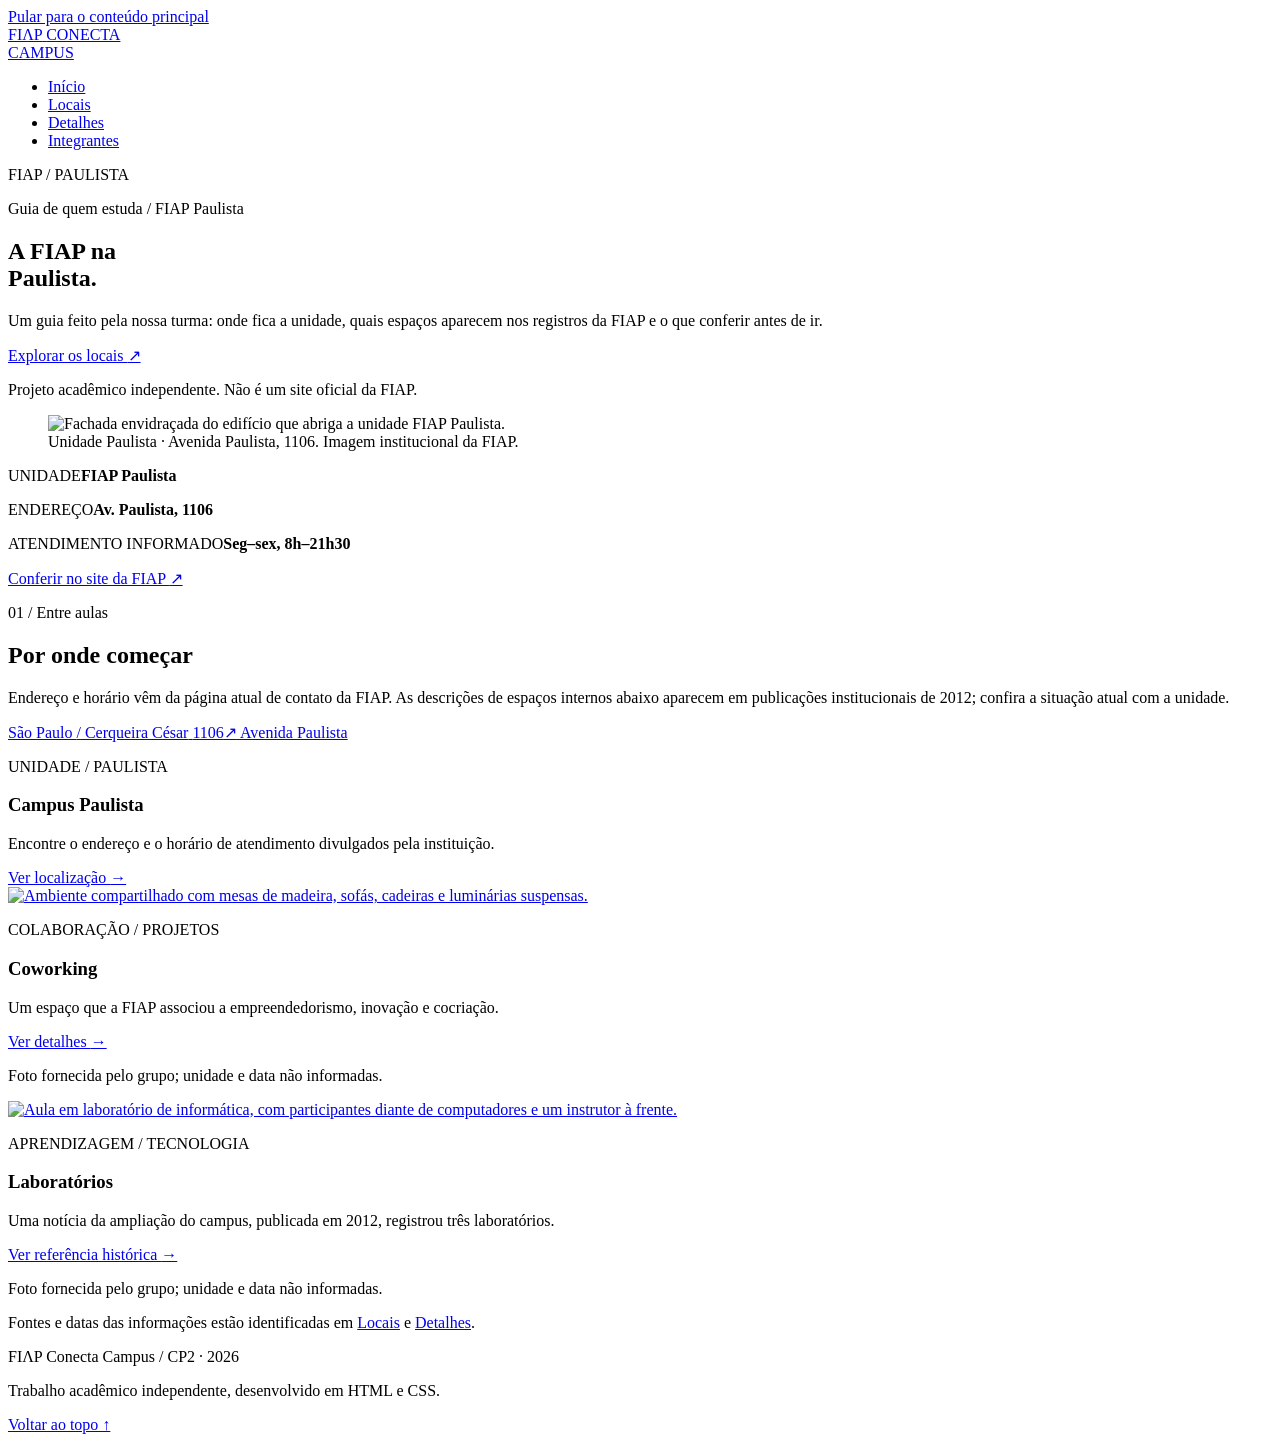
==== index.html @ 5aaaa716 "chore: importa estrutura inicial HTML e CSS Snapshot estático para revisão do grupo; contém as quatr" ====
<!--
INTEGRANTES DO GRUPO
RM574554-ASAFFE GABRIEL
RM576939-GUSTAVO ALMEIDA
RM575893-MOISES ALCIATI
RM576661-CLAUDIO AUGUSTO SILVA DE ASSIS
-->
<!DOCTYPE html>
<html lang="pt-BR">
    <head>
        <meta charset="UTF-8">
        <meta name="viewport" content="width=device-width, initial-scale=1.0">
        <meta name="description" content="Conheça o Conecta Campus FIAP e explore informações sobre a unidade Paulista, seus espaços e serviços.">
        <title>Início | Conecta Campus FIAP</title>
        <link rel="icon" href="img/icone-conecta.svg" type="image/svg+xml">
        <link rel="stylesheet" href="css/style.css">
    </head>
    <body class="page-home">
        <a class="skip-link" href="#principal">Pular para o conteúdo principal</a>
        <header class="site-header" id="topo">
            <div class="container header-content">
                <a class="brand" href="index.html" aria-label="Conecta Campus FIAP — início">
                    <span class="brand-mark" aria-hidden="true">FIΛP</span>
                    <span class="brand-name">CONECTA<br>CAMPUS</span>
                </a>
                <nav aria-label="Navegação principal">
                    <ul class="nav-list">
                        <li><a href="index.html" aria-current="page">Início</a></li>
                        <li><a href="locais.html">Locais</a></li>
                        <li><a href="detalhes.html">Detalhes</a></li>
                        <li><a href="integrantes.html">Integrantes</a></li>
                    </ul>
                </nav>
                <span class="campus-tag">FIAP <span aria-hidden="true">/</span> PAULISTA</span>
            </div>
        </header>

        <main id="principal">
            <section class="hero container" aria-labelledby="titulo-principal">
                <div class="hero-copy">
                    <p class="eyebrow">Guia de quem estuda <span aria-hidden="true">/</span> FIAP Paulista</p>
                    <h1 id="titulo-principal">A FIAP na<br><span>Paulista.</span></h1>
                    <p class="hero-description">Um guia feito pela nossa turma: onde fica a unidade, quais espaços aparecem nos registros da FIAP e o que conferir antes de ir.</p>
                    <a class="button" href="locais.html">Explorar os locais <span aria-hidden="true">↗</span></a>
                    <p class="hero-caption">Projeto acadêmico independente. Não é um site oficial da FIAP.</p>
                </div>
                <figure class="hero-image-frame">
                    <img class="hero-image" src="img/campus-paulista.png" alt="Fachada envidraçada do edifício que abriga a unidade FIAP Paulista.">
                    <figcaption>Unidade Paulista <span aria-hidden="true">·</span> Avenida Paulista, 1106. Imagem institucional da FIAP.</figcaption>
                </figure>
            </section>

            <section class="facts-band" aria-label="Informações da unidade Paulista">
                <div class="container facts-list">
                    <p><span class="fact-label">UNIDADE</span><strong>FIAP Paulista</strong></p>
                    <p><span class="fact-label">ENDEREÇO</span><strong>Av. Paulista, 1106</strong></p>
                    <p><span class="fact-label">ATENDIMENTO INFORMADO</span><strong>Seg–sex, 8h–21h30</strong></p>
                    <a class="text-link" href="https://www.fiap.com.br/graduacao/contato/">Conferir no site da FIAP <span aria-hidden="true">↗</span></a>
                </div>
            </section>

            <section class="section container" aria-labelledby="titulo-destaques">
                <div class="section-heading">
                    <div>
                        <p class="eyebrow">01 <span aria-hidden="true">/</span> Entre aulas</p>
                        <h2 id="titulo-destaques">Por onde começar</h2>
                    </div>
                    <p class="section-intro">Endereço e horário vêm da página atual de contato da FIAP. As descrições de espaços internos abaixo aparecem em publicações institucionais de 2012; confira a situação atual com a unidade.</p>
                </div>

                <div class="place-grid place-grid-home">
                    <article class="place-card">
                        <a class="address-display" href="locais.html#campus-paulista" aria-label="Ver localização da FIAP na Avenida Paulista, 1106">
                            <span class="address-label">São Paulo <span aria-hidden="true">/</span> Cerqueira César</span>
                            <span class="address-number">1106<span class="address-arrow" aria-hidden="true">↗</span></span>
                            <span class="address-street">Avenida Paulista</span>
                        </a>
                        <div class="card-body">
                            <p class="card-kicker">UNIDADE <span aria-hidden="true">/</span> PAULISTA</p>
                            <h3>Campus Paulista</h3>
                            <p>Encontre o endereço e o horário de atendimento divulgados pela instituição.</p>
                            <a class="card-link" href="locais.html#campus-paulista">Ver localização <span aria-hidden="true">→</span></a>
                        </div>
                    </article>
                    <article class="place-card">
                        <a class="card-image-link" href="detalhes.html#coworking" aria-label="Ver detalhes do coworking FIAP Paulista">
                            <img class="card-image" src="img/convivencia-fiap.png" alt="Ambiente compartilhado com mesas de madeira, sofás, cadeiras e luminárias suspensas.">
                        </a>
                        <div class="card-body">
                            <p class="card-kicker">COLABORAÇÃO <span aria-hidden="true">/</span> PROJETOS</p>
                            <h3>Coworking</h3>
                            <p>Um espaço que a FIAP associou a empreendedorismo, inovação e cocriação.</p>
                            <a class="card-link" href="detalhes.html#coworking">Ver detalhes <span aria-hidden="true">→</span></a>
                            <p class="image-credit">Foto fornecida pelo grupo; unidade e data não informadas.</p>
                        </div>
                    </article>
                    <article class="place-card">
                        <a class="card-image-link" href="detalhes.html#laboratorios" aria-label="Ver referências sobre os laboratórios">
                            <img class="card-image" src="img/laboratorio-fiap.webp" alt="Aula em laboratório de informática, com participantes diante de computadores e um instrutor à frente.">
                        </a>
                        <div class="card-body">
                            <p class="card-kicker">APRENDIZAGEM <span aria-hidden="true">/</span> TECNOLOGIA</p>
                            <h3>Laboratórios</h3>
                            <p>Uma notícia da ampliação do campus, publicada em 2012, registrou três laboratórios.</p>
                            <a class="card-link" href="detalhes.html#laboratorios">Ver referência histórica <span aria-hidden="true">→</span></a>
                            <p class="image-credit">Foto fornecida pelo grupo; unidade e data não informadas.</p>
                        </div>
                    </article>
                </div>
                <p class="source-note">Fontes e datas das informações estão identificadas em <a href="locais.html">Locais</a> e <a href="detalhes.html#fontes">Detalhes</a>.</p>
            </section>
        </main>

        <footer class="site-footer">
            <div class="container footer-content">
                <p><span class="footer-brand">FIΛP</span> Conecta Campus <span aria-hidden="true">/</span> CP2 · 2026</p>
                <p>Trabalho acadêmico independente, desenvolvido em HTML e CSS.</p>
                <a href="#topo">Voltar ao topo ↑</a>
            </div>
        </footer>
    </body>
</html>
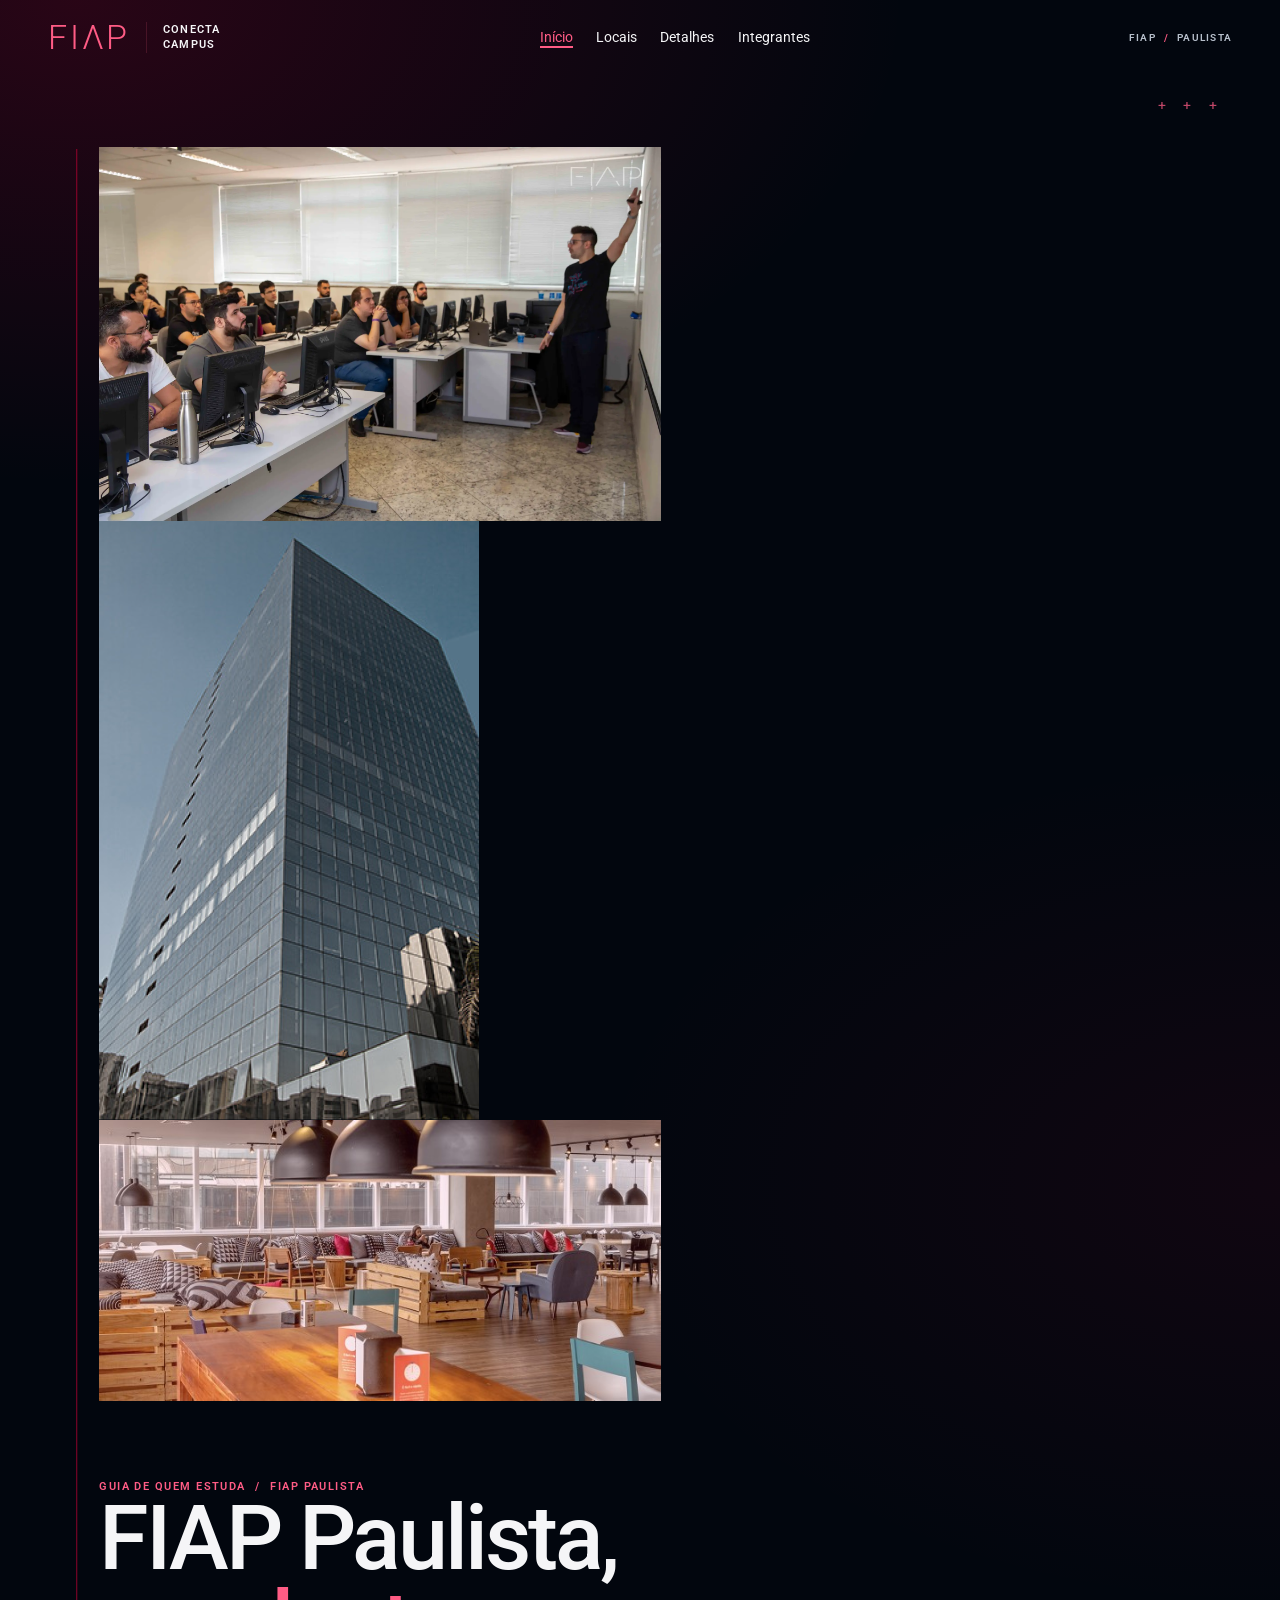
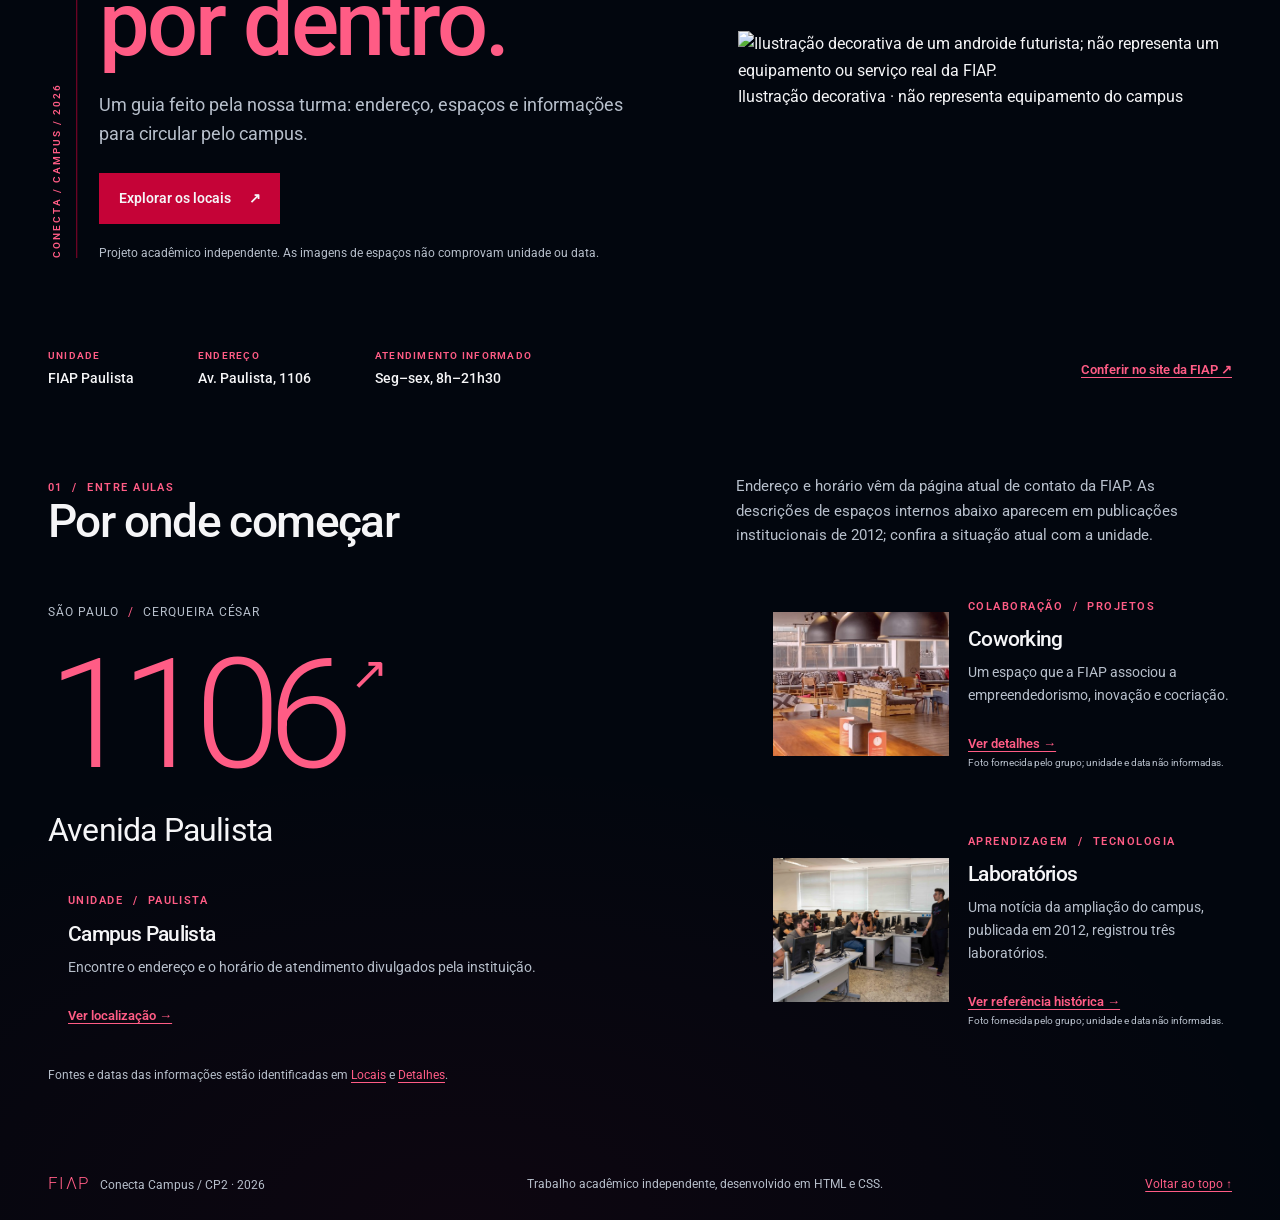
==== commit bf102b45: "feat(home): adiciona mosaico visual à abertura Atualiza a apresentação inicial com três fotos em dif" ====
--- a/index.html
+++ b/index.html
@@ -37,16 +37,22 @@
 
         <main id="principal">
             <section class="hero container" aria-labelledby="titulo-principal">
+                <div class="hero-mosaic" aria-hidden="true">
+                    <img class="hero-panel hero-panel-one" src="img/laboratorio-fiap.webp" alt="">
+                    <img class="hero-panel hero-panel-two" src="img/campus-paulista.png" alt="">
+                    <img class="hero-panel hero-panel-three" src="img/convivencia-fiap.png" alt="">
+                </div>
+                <div class="hero-shade" aria-hidden="true"></div>
                 <div class="hero-copy">
                     <p class="eyebrow">Guia de quem estuda <span aria-hidden="true">/</span> FIAP Paulista</p>
-                    <h1 id="titulo-principal">A FIAP na<br><span>Paulista.</span></h1>
-                    <p class="hero-description">Um guia feito pela nossa turma: onde fica a unidade, quais espaços aparecem nos registros da FIAP e o que conferir antes de ir.</p>
+                    <h1 id="titulo-principal">FIAP Paulista,<br><span>por dentro.</span></h1>
+                    <p class="hero-description">Um guia feito pela nossa turma: endereço, espaços e informações para circular pelo campus.</p>
                     <a class="button" href="locais.html">Explorar os locais <span aria-hidden="true">↗</span></a>
-                    <p class="hero-caption">Projeto acadêmico independente. Não é um site oficial da FIAP.</p>
+                    <p class="hero-caption">Projeto acadêmico independente. As imagens de espaços não comprovam unidade ou data.</p>
                 </div>
-                <figure class="hero-image-frame">
-                    <img class="hero-image" src="img/campus-paulista.png" alt="Fachada envidraçada do edifício que abriga a unidade FIAP Paulista.">
-                    <figcaption>Unidade Paulista <span aria-hidden="true">·</span> Avenida Paulista, 1106. Imagem institucional da FIAP.</figcaption>
+                <figure class="hero-android">
+                    <img class="android-image" src="img/android-futurista.png" alt="Ilustração decorativa de um androide futurista; não representa um equipamento ou serviço real da FIAP.">
+                    <figcaption>Ilustração decorativa <span aria-hidden="true">·</span> não representa equipamento do campus</figcaption>
                 </figure>
             </section>
 
--- a/css/style.css
+++ b/css/style.css
@@ -0,0 +1,936 @@
+/*
+INTEGRANTES DO GRUPO
+RM574554-ASAFFE GABRIEL
+RM576939-GUSTAVO ALMEIDA
+RM575893-MOISES ALCIATI
+RM576661-CLAUDIO AUGUSTO SILVA DE ASSIS
+*/
+/* RESET E BASE */
+*, *::before, *::after {
+    box-sizing: border-box;
+}
+* {
+    margin: 0;
+    padding: 0;
+}
+@font-face {
+    font-family: "Roboto";
+    src: url("../fonts/roboto-variable.ttf") format("truetype");
+    font-style: normal;
+    font-weight: 100 900;
+    font-display: swap;
+}
+:root {
+    --color-background: #02060e;
+    --color-surface: rgba(11, 17, 27, 0.22);
+    --color-accent: #c50337;
+    --color-link: #ff5c85;
+    --color-text: #f5f5f7;
+    --color-muted: #b7bfcb;
+    --color-border: rgba(255, 92, 133, 0.16);
+    --font-display: "Geomanist", "Roboto", Arial, sans-serif;
+    --font-body: "Roboto", Arial, sans-serif;
+    --container-width: 74rem;
+    --transition-speed: 160ms;
+}
+html {
+    font-family: var(--font-body);
+    font-size: 16px;
+    line-height: 1.65;
+    color-scheme: dark;
+    scroll-behavior: smooth;
+    scroll-padding-top: 2rem;
+}
+body {
+    min-width: 320px;
+    background-color: var(--color-background);
+    background-image: radial-gradient(ellipse 72rem 42rem at 6% 0%, rgba(197, 3, 55, 0.2), transparent 72%), radial-gradient(ellipse 58rem 36rem at 100% 42%, rgba(197, 3, 55, 0.075), transparent 74%), radial-gradient(ellipse 70rem 38rem at 36% 100%, rgba(197, 3, 55, 0.06), transparent 76%);
+    color: var(--color-text);
+}
+img, svg {
+    display: block;
+    max-width: 100%;
+}
+h1, h2, h3 {
+    font-family: var(--font-display);
+    font-weight: 500;
+    line-height: 1.08;
+    letter-spacing: -0.035em;
+}
+h1 {
+    max-width: 13ch;
+    font-size: clamp(2.7rem, 6.2vw, 5.6rem);
+}
+h2 {
+    font-size: clamp(2rem, 3.6vw, 3.25rem);
+}
+h3 {
+    font-size: 1.45rem;
+}
+a {
+    color: var(--color-link);
+    text-decoration-thickness: 1px;
+    text-underline-offset: 0.25em;
+}
+a:hover {
+    text-decoration-thickness: 2px;
+}
+a:focus-visible, button:focus-visible {
+    outline: 3px solid var(--color-text);
+    outline-offset: 5px;
+    border-radius: 2px;
+}
+h1 span, h2 span {
+    color: var(--color-link);
+}
+.container {
+    width: calc(100% - 3rem);
+    max-width: var(--container-width);
+    margin-inline: auto;
+}
+.skip-link {
+    position: absolute;
+    top: -6rem;
+    left: 1rem;
+    padding: 0.75rem 1rem;
+    background: var(--color-text);
+    color: var(--color-background);
+    font-weight: 700;
+}
+.skip-link:focus {
+    top: 1rem;
+}
+/* CABEÇALHO, RODAPÉ E COMPONENTES */
+.site-header, .site-footer, .facts-band {
+    border: 0;
+    background: transparent;
+}
+.header-content, .footer-content {
+    display: flex;
+    flex-wrap: wrap;
+    align-items: center;
+    justify-content: space-between;
+}
+.header-content {
+    gap: 1.25rem 2rem;
+    padding-block: 1.25rem;
+}
+.brand {
+    display: inline-flex;
+    align-items: center;
+    gap: 1rem;
+    color: var(--color-text);
+    text-decoration: none;
+}
+.brand-mark, .footer-brand {
+    color: var(--color-link);
+    font-family: var(--font-body);
+    font-weight: 300;
+    letter-spacing: 0.08em;
+}
+.brand-mark {
+    font-size: 2.15rem;
+    line-height: 1;
+}
+.brand-name {
+    padding-left: 1rem;
+    border-left: 1px solid var(--color-border);
+    font-size: 0.7rem;
+    font-weight: 600;
+    letter-spacing: 0.11em;
+    line-height: 1.35;
+}
+.nav-list {
+    display: flex;
+    flex-wrap: wrap;
+    gap: 0.5rem 1.45rem;
+    list-style: none;
+}
+.nav-list a {
+    display: inline-block;
+    padding-block: 0.35rem;
+    color: var(--color-text);
+    font-family: var(--font-display);
+    font-size: 0.9rem;
+    text-decoration: none;
+    transition: color var(--transition-speed) ease;
+}
+.nav-list a:hover, .nav-list a[aria-current="page"] {
+    color: var(--color-link);
+    text-decoration: underline;
+}
+.nav-list a[aria-current="page"] {
+    text-decoration-thickness: 2px;
+}
+.campus-tag {
+    color: var(--color-muted);
+    font-size: 0.65rem;
+    font-weight: 600;
+    letter-spacing: 0.12em;
+}
+.campus-tag span, .eyebrow span, .card-kicker span, .address-label span {
+    padding-inline: 0.45em;
+    color: var(--color-link);
+}
+.eyebrow, .card-kicker, .fact-label {
+    color: var(--color-link);
+    font-size: 0.7rem;
+    font-weight: 600;
+    letter-spacing: 0.13em;
+    text-transform: uppercase;
+}
+.button {
+    display: inline-flex;
+    align-items: center;
+    justify-content: space-between;
+    gap: 1.15rem;
+    margin-top: 1.5rem;
+    padding: 0.8rem 1.15rem;
+    border: 1px solid var(--color-accent);
+    background: var(--color-accent);
+    color: var(--color-text);
+    font-size: 0.9rem;
+    font-weight: 600;
+    text-decoration: none;
+    transition: transform var(--transition-speed) ease, background-color var(--transition-speed) ease;
+}
+.button:hover {
+    transform: translateY(-2px);
+    background: #a8022e;
+    text-decoration: underline;
+}
+.button-outline {
+    border-color: var(--color-link);
+    background: transparent;
+}
+.text-link, .card-link {
+    display: inline-block;
+    font-weight: 600;
+}
+.image-credit, .source-note {
+    color: var(--color-muted);
+    font-size: 0.65rem;
+    line-height: 1.45;
+}
+.source-note {
+    margin-top: 1.2rem;
+    font-size: 0.78rem;
+}
+.section {
+    padding-block: 4rem;
+}
+.section-heading {
+    display: flex;
+    flex-wrap: wrap;
+    align-items: flex-end;
+    justify-content: space-between;
+    gap: 1.5rem 3rem;
+    margin-bottom: 2rem;
+}
+.section-heading h2 {
+    max-width: 16ch;
+}
+.section-intro {
+    max-width: 31rem;
+    color: var(--color-muted);
+    font-size: 0.92rem;
+}
+.compact-heading {
+    align-items: flex-start;
+}
+.compact-heading h2 {
+    font-size: 2rem;
+}
+.footer-content {
+    gap: 0.8rem 1.5rem;
+    padding-block: 1.4rem;
+    color: var(--color-muted);
+    font-size: 0.72rem;
+}
+.footer-brand {
+    margin-right: 0.45rem;
+    font-size: 1.05rem;
+}
+/* PÁGINA INÍCIO */
+.page-home .hero {
+    position: relative;
+    display: grid;
+    grid-template-columns: minmax(0, 1fr) minmax(18rem, 0.88fr);
+    gap: clamp(2.5rem, 6vw, 5.5rem);
+    align-items: center;
+    padding: 4.5rem 0 4rem 3.2rem;
+}
+.page-home .hero::before {
+    content: "CONECTA / CAMPUS / 2026";
+    position: absolute;
+    top: 4.6rem;
+    bottom: 4.4rem;
+    left: 0;
+    display: flex;
+    align-items: center;
+    padding-left: 0.65rem;
+    border-left: 1px solid rgba(197, 3, 55, 0.72);
+    color: var(--color-link);
+    font-size: 0.62rem;
+    font-weight: 600;
+    letter-spacing: 0.2em;
+    line-height: 1.8;
+    writing-mode: vertical-rl;
+    transform: rotate(180deg);
+}
+.page-home .hero::after {
+    content: "+  +  +";
+    position: absolute;
+    top: 1.2rem;
+    right: 0.5rem;
+    color: rgba(255, 92, 133, 0.75);
+    font-size: 0.9rem;
+    letter-spacing: 0.5em;
+}
+.hero-copy {
+    animation: rise-in 320ms ease-out both;
+}
+.page-home .hero h1 {
+    max-width: 14ch;
+    font-size: clamp(3.2rem, 7vw, 6.6rem);
+    line-height: 0.96;
+}
+.hero-description {
+    max-width: 35rem;
+    margin-top: 1.4rem;
+    color: var(--color-muted);
+    font-size: 1.1rem;
+}
+.hero-caption {
+    margin-top: 1.2rem;
+    color: var(--color-muted);
+    font-size: 0.78rem;
+}
+.page-home .hero-image-frame {
+    position: relative;
+}
+.page-home .hero-image-frame::before {
+    content: "";
+    position: absolute;
+    z-index: -1;
+    inset: -1rem -1rem 18% 18%;
+    background: radial-gradient(ellipse at 55% 48%, rgba(197, 3, 55, 0.22), transparent 72%);
+}
+.hero-image {
+    width: 100%;
+    max-height: 32rem;
+    object-fit: cover;
+    object-position: center 35%;
+    box-shadow: 0 1.2rem 3.5rem rgba(197, 3, 55, 0.11);
+}
+.hero-image-frame figcaption {
+    color: var(--color-muted);
+    font-size: 0.72rem;
+}
+.page-home .hero-image-frame figcaption {
+    margin-top: 0.7rem;
+    padding: 0.45rem 0 0.1rem 0.8rem;
+    border-left: 2px solid var(--color-accent);
+}
+.facts-list {
+    display: flex;
+    flex-wrap: wrap;
+    align-items: center;
+    justify-content: flex-start;
+    gap: clamp(1.4rem, 5vw, 5rem);
+    padding-block: 1.25rem;
+}
+.facts-list p {
+    display: flex;
+    flex-direction: column;
+    gap: 0.2rem;
+}
+.fact-label {
+    font-size: 0.6rem;
+}
+.facts-list strong {
+    font-size: 0.88rem;
+    font-weight: 500;
+}
+.page-home .facts-list .text-link {
+    margin-left: auto;
+    font-size: 0.8rem;
+}
+.place-grid-home {
+    display: grid;
+    grid-template-columns: minmax(0, 1.18fr) minmax(20rem, 0.82fr);
+    grid-template-rows: repeat(2, minmax(10rem, auto));
+    gap: 1.6rem clamp(2rem, 5vw, 4.5rem);
+    align-items: center;
+}
+.place-grid-home .place-card {
+    overflow: visible;
+    border: 0;
+    background: transparent;
+}
+.place-grid-home .place-card:first-child {
+    grid-column: 1;
+    grid-row: 1 / span 2;
+}
+.place-grid-home .place-card:not(:first-child) {
+    display: grid;
+    grid-template-columns: minmax(8rem, 0.8fr) minmax(0, 1.2fr);
+    gap: 1.2rem;
+    align-items: center;
+}
+.place-grid-home .place-card:nth-child(2) {
+    grid-column: 2;
+    grid-row: 1;
+}
+.place-grid-home .place-card:nth-child(3) {
+    grid-column: 2;
+    grid-row: 2;
+}
+.place-grid-home .place-card:not(:first-child) .card-image-link {
+    grid-column: 1;
+    grid-row: 1;
+}
+.place-grid-home .place-card:not(:first-child) .card-body {
+    grid-column: 2;
+    grid-row: 1;
+    padding: 0;
+}
+.address-display {
+    display: block;
+    padding: 1.5rem 0 1rem;
+    color: var(--color-text);
+    text-decoration: none;
+}
+.address-label {
+    display: block;
+    margin-bottom: 1.5rem;
+    color: var(--color-muted);
+    font-size: 0.72rem;
+    letter-spacing: 0.08em;
+    text-transform: uppercase;
+}
+.address-number {
+    display: flex;
+    align-items: flex-start;
+    gap: 0.5rem;
+    color: var(--color-link);
+    font-size: clamp(5.5rem, 12vw, 10.5rem);
+    font-weight: 300;
+    letter-spacing: -0.075em;
+    line-height: 0.9;
+}
+.address-arrow {
+    padding-top: 0.15em;
+    font-size: 0.3em;
+    letter-spacing: normal;
+}
+.address-street {
+    display: block;
+    margin-top: 1.2rem;
+    font-size: clamp(1.4rem, 2.8vw, 2rem);
+    font-weight: 400;
+    letter-spacing: -0.025em;
+}
+.address-display:hover .address-street {
+    text-decoration: underline;
+    text-underline-offset: 0.2em;
+}
+/* LOCAIS */
+.card-image-link {
+    display: block;
+}
+.card-image {
+    width: 100%;
+    height: 9rem;
+    object-fit: cover;
+}
+.card-figure .image-credit {
+    padding: 0.4rem 0.85rem 0.6rem;
+}
+.card-body {
+    display: flex;
+    flex-direction: column;
+    align-items: flex-start;
+    padding: 1.25rem;
+}
+.card-body .card-kicker {
+    margin-bottom: 0.75rem;
+}
+.card-body h2, .card-body h3 {
+    margin-bottom: 0.65rem;
+    font-size: 1.3rem;
+}
+.card-body > p:not(.card-kicker):not(.image-credit) {
+    margin-bottom: 1rem;
+    color: var(--color-muted);
+    font-size: 0.87rem;
+}
+.card-link {
+    margin-top: auto;
+    padding-top: 0.65rem;
+    font-size: 0.82rem;
+}
+.page-intro {
+    padding-block: 4rem 2.25rem;
+}
+.page-intro .lead {
+    max-width: 48rem;
+    margin-top: 1.3rem;
+    color: var(--color-muted);
+    font-size: 1.05rem;
+}
+.page-intro .button {
+    margin-top: 1.25rem;
+}
+.page-locations .page-intro, .page-details .page-intro {
+    display: grid;
+    grid-template-columns: minmax(0, 1fr) minmax(0, 0.95fr);
+    gap: 1rem 4rem;
+    padding-block: 3rem 1.5rem;
+}
+.page-locations .page-intro .eyebrow, .page-details .page-intro .eyebrow {
+    grid-column: 1 / -1;
+    margin-bottom: 0.2rem;
+}
+.page-locations .page-intro h1, .page-details .page-intro h1, .page-team .page-intro h1 {
+    max-width: 20ch;
+    font-size: clamp(2.5rem, 4vw, 3.7rem);
+}
+.page-locations .page-intro .lead, .page-details .page-intro .lead {
+    align-self: center;
+    margin-top: 0;
+    font-size: 1rem;
+}
+.page-locations .page-intro .button {
+    grid-column: 2;
+    justify-self: start;
+    margin-top: 0.2rem;
+}
+.page-team .page-intro {
+    padding-block: 3rem 0.5rem;
+}
+.detail-list {
+    display: grid;
+    gap: 0.7rem;
+    width: 100%;
+    margin-block: 1rem 1.2rem;
+    font-size: 0.82rem;
+}
+.detail-list div {
+    padding-top: 0.65rem;
+    border-top: 1px solid var(--color-border);
+}
+.detail-list dt {
+    color: var(--color-link);
+    font-size: 0.65rem;
+    font-weight: 600;
+    letter-spacing: 0.07em;
+    text-transform: uppercase;
+}
+.detail-list dd {
+    margin-top: 0.15rem;
+    color: var(--color-muted);
+}
+.page-locations .place-grid {
+    display: flex;
+    flex-direction: column;
+    gap: 0;
+    counter-reset: campus-place;
+}
+.page-locations .place-card {
+    display: grid;
+    grid-template-columns: 4.5rem minmax(17rem, 0.9fr) minmax(0, 1.1fr);
+    align-items: center;
+    gap: clamp(1.2rem, 3vw, 2.8rem);
+    overflow: visible;
+    padding-block: 1.8rem;
+    border: 0;
+    background: transparent;
+}
+.page-locations .place-card::before {
+    counter-increment: campus-place;
+    content: "0" counter(campus-place);
+    align-self: start;
+    padding-top: 0.3rem;
+    color: var(--color-link);
+    font-family: var(--font-display);
+    font-size: clamp(2rem, 4vw, 3.2rem);
+    font-weight: 300;
+    line-height: 1;
+}
+.page-locations .card-figure {
+    grid-column: 2;
+    grid-row: 1;
+}
+.page-locations .card-image {
+    height: 15rem;
+}
+.page-locations .card-body {
+    grid-column: 3;
+    grid-row: 1;
+    padding: 0;
+}
+.page-locations .place-card:nth-child(even) .card-figure {
+    grid-column: 3;
+}
+.page-locations .place-card:nth-child(even) .card-body {
+    grid-column: 2;
+}
+.page-locations .detail-list {
+    gap: 0.9rem;
+}
+.page-locations .detail-list div {
+    padding-top: 0.4rem;
+    border-top: 0;
+}
+/* DETALHES */
+.detail-index {
+    display: flex;
+    flex-wrap: wrap;
+    align-items: baseline;
+    gap: 0.7rem 2rem;
+    padding-block: 0.7rem 0;
+}
+.index-label {
+    color: var(--color-muted);
+    font-size: 0.7rem;
+    font-weight: 500;
+    letter-spacing: 0.08em;
+    text-transform: uppercase;
+}
+.detail-index ul {
+    display: flex;
+    flex-wrap: wrap;
+    gap: 0.6rem 1.4rem;
+    list-style: none;
+}
+.detail-index a {
+    font-size: 0.85rem;
+    text-decoration: none;
+}
+.detail-index + .detail-feature {
+    padding-top: 2.5rem;
+}
+.detail-feature, .detail-row {
+    display: grid;
+    grid-template-columns: minmax(0, 1.1fr) minmax(0, 1fr);
+    gap: 2rem 4rem;
+    align-items: start;
+}
+.detail-image {
+    width: 100%;
+    height: auto;
+}
+.detail-image-frame .image-credit {
+    padding: 0.7rem 0 0.1rem;
+}
+.detail-copy > p:not(.card-kicker) {
+    margin-top: 1rem;
+    color: var(--color-muted);
+}
+.detail-copy h2 {
+    font-size: clamp(1.7rem, 2.6vw, 2.3rem);
+}
+.detail-copy h3 {
+    margin-block: 1.25rem 0.65rem;
+    font-size: 1.15rem;
+}
+.detail-row h2 {
+    margin-bottom: 1rem;
+}
+.detail-row p:not(.eyebrow) {
+    margin-block: 0.8rem;
+    color: var(--color-muted);
+}
+.detail-space-photo {
+    width: 100%;
+    height: auto;
+    border: 1px solid var(--color-border);
+}
+.detail-row figure .image-credit {
+    padding-top: 0.55rem;
+}
+.check-list {
+    padding-left: 1.3rem;
+    color: var(--color-muted);
+}
+.check-list li + li {
+    margin-top: 0.3rem;
+}
+.accessibility-section {
+    background: transparent;
+}
+.accessibility-content {
+    display: grid;
+    grid-template-columns: minmax(0, 1.7fr) minmax(15rem, 0.8fr);
+    gap: 2.5rem;
+    align-items: center;
+}
+.accessibility-content h2 {
+    max-width: 18ch;
+    margin-bottom: 1rem;
+}
+.accessibility-content > div > p:not(.eyebrow) {
+    margin-block: 0.8rem;
+    color: var(--color-muted);
+}
+.link-row {
+    display: flex;
+    flex-wrap: wrap;
+    align-items: center;
+    gap: 1rem;
+}
+.link-row .button, .link-row .text-link {
+    margin-top: 0.6rem;
+}
+.access-note, .source-panel {
+    background: transparent;
+}
+.access-note {
+    padding: 1.5rem;
+}
+.access-note h3 {
+    margin-bottom: 0.75rem;
+}
+.access-note address, .access-note > p:not(.card-kicker) {
+    margin-bottom: 0.8rem;
+    color: var(--color-muted);
+    font-size: 0.85rem;
+    font-style: normal;
+}
+.source-panel {
+    padding: 1.7rem;
+}
+.source-list {
+    padding-left: 1.2rem;
+    color: var(--color-muted);
+    font-size: 0.82rem;
+}
+.return-link-wrap {
+    padding-bottom: 3rem;
+}
+/* INTEGRANTES */
+.page-team .team-grid {
+    display: flex;
+    flex-direction: column;
+    gap: 0;
+    counter-reset: team-member;
+}
+.page-team .member-card {
+    display: grid;
+    grid-template-columns: 3.2rem minmax(10rem, 15rem) minmax(0, 1fr);
+    gap: clamp(1rem, 2.5vw, 2rem);
+    align-items: center;
+    padding-block: 1.4rem;
+}
+.page-team .member-card::before {
+    counter-increment: team-member;
+    content: "0" counter(team-member);
+    align-self: start;
+    padding-top: 0.35rem;
+    color: var(--color-link);
+    font-family: var(--font-display);
+    font-size: 2.4rem;
+    font-weight: 300;
+    line-height: 1;
+}
+.member-photo {
+    width: 100%;
+    height: 13rem;
+    aspect-ratio: 4 / 5;
+    background: transparent;
+    object-fit: contain;
+    object-position: center 35%;
+}
+.member-figure figcaption {
+    padding: 0.45rem 0.2rem 0.6rem;
+    color: var(--color-muted);
+    font-size: 0.68rem;
+    line-height: 1.45;
+}
+.member-body {
+    display: grid;
+    grid-template-columns: minmax(0, 1fr) minmax(14rem, 0.8fr);
+    column-gap: 2rem;
+    align-items: end;
+}
+.member-body .card-kicker, .member-body h2, .member-role {
+    grid-column: 1;
+}
+.member-body h2 {
+    margin-bottom: 0.3rem;
+    font-size: clamp(1.5rem, 2.3vw, 2.15rem);
+}
+.member-role {
+    margin-bottom: 0;
+    color: var(--color-muted);
+    font-size: 0.87rem;
+}
+.member-links {
+    display: flex;
+    flex-wrap: wrap;
+    justify-content: flex-end;
+    grid-column: 2;
+    grid-row: 1 / span 3;
+    gap: 0.4rem 1.2rem;
+    list-style: none;
+}
+.member-social-link {
+    display: flex;
+    align-items: center;
+    justify-content: space-between;
+    gap: 0.5rem;
+    color: var(--color-link);
+    font-size: 0.78rem;
+    font-weight: 600;
+    text-decoration: underline;
+    text-underline-offset: 0.25em;
+}
+.member-social-link:hover {
+    color: var(--color-text);
+    text-decoration-thickness: 2px;
+}
+.member-social-link span {
+    color: var(--color-text);
+}
+.team-note {
+    max-width: 47rem;
+    margin: 2rem 0 0 auto;
+    padding: 0.2rem 0 0.2rem 1rem;
+    border-left: 2px solid rgba(197, 3, 55, 0.52);
+    background: linear-gradient(105deg, rgba(197, 3, 55, 0.09), rgba(11, 17, 27, 0.14) 72%, transparent);
+}
+.team-note h2 {
+    margin-bottom: 0.6rem;
+    font-size: 1.4rem;
+}
+.team-note p {
+    color: var(--color-muted);
+    font-size: 0.9rem;
+}
+.team-note .text-link {
+    margin-top: 0.8rem;
+}
+/* RESPONSIVO — UMA ÚNICA SEÇÃO ATÉ 52REM */
+@media (max-width: 52rem) {
+    .container {
+        width: calc(100% - 2rem);
+    }
+    .page-home .hero {
+        grid-template-columns: 1fr;
+        gap: 1.8rem;
+        padding: 3rem 0 2.5rem;
+    }
+    .page-home .hero::before {
+        position: static;
+        display: block;
+        margin-bottom: 0.2rem;
+        padding: 0.4rem 0 0;
+        border: 0;
+        line-height: 1.2;
+        writing-mode: horizontal-tb;
+        transform: none;
+    }
+    .page-home .hero h1 {
+        font-size: clamp(3rem, 13vw, 4.4rem);
+    }
+    .page-home .facts-list {
+        gap: 1rem 1.6rem;
+    }
+    .page-home .facts-list .text-link {
+        margin-left: 0;
+    }
+    .place-grid-home {
+        grid-template-columns: 1fr;
+        grid-template-rows: auto;
+        gap: 1.4rem;
+    }
+    .place-grid-home .place-card:first-child, .place-grid-home .place-card:nth-child(2),     .place-grid-home .place-card:nth-child(3) {
+        grid-column: 1;
+        grid-row: auto;
+    }
+    .address-display {
+        padding-block: 0.75rem 1rem;
+    }
+    .address-number {
+        font-size: clamp(5rem, 24vw, 7rem);
+    }
+    .page-locations .page-intro, .page-details .page-intro, .detail-feature,     .accessibility-content {
+        grid-template-columns: 1fr;
+        gap: 1.2rem;
+    }
+    .page-locations .page-intro .button {
+        grid-column: 1;
+    }
+    .page-locations .place-card {
+        grid-template-columns: 2.6rem minmax(0, 1fr);
+        gap: 0.9rem 1rem;
+        padding-block: 1.4rem;
+    }
+    .page-locations .place-card::before {
+        grid-column: 1;
+        grid-row: 1;
+        font-size: 1.8rem;
+    }
+    .page-locations .card-figure,     .page-locations .place-card:nth-child(even) .card-figure {
+        grid-column: 2;
+        grid-row: 1;
+    }
+    .page-locations .card-body,     .page-locations .place-card:nth-child(even) .card-body {
+        grid-column: 2;
+        grid-row: 2;
+    }
+    .page-locations .card-image {
+        height: 12rem;
+    }
+    .detail-row {
+        grid-template-columns: 1fr;
+        gap: 2rem;
+    }
+    .page-team .member-card {
+        grid-template-columns: 1.5rem minmax(5rem, 6rem) minmax(0, 1fr);
+        gap: 0.6rem;
+        padding-block: 1rem;
+    }
+    .page-team .member-card::before {
+        font-size: 1.5rem;
+    }
+    .page-team .member-photo {
+        height: 8.5rem;
+    }
+    .page-team .member-body {
+        display: block;
+    }
+    .page-team .member-body h2 {
+        font-size: 1.18rem;
+    }
+    .page-team .member-links {
+        justify-content: flex-start;
+        gap: 0.35rem 0.8rem;
+        margin-top: 0.7rem;
+    }
+    .page-team .member-social-link {
+        font-size: 0.72rem;
+    }
+}
+/* REDUÇÃO DE MOVIMENTO */
+@media (prefers-reduced-motion: reduce) {
+    *, *::before,     *::after {
+        scroll-behavior: auto !important;
+        animation: none !important;
+        transition: none !important;
+    }
+    .button:hover,     .place-card:hover {
+        transform: none;
+    }
+}
+@keyframes rise-in {
+    from {
+        opacity: 0;
+        transform: translateY(6px);
+    }
+    to {
+        opacity: 1;
+        transform: translateY(0);
+    }
+}
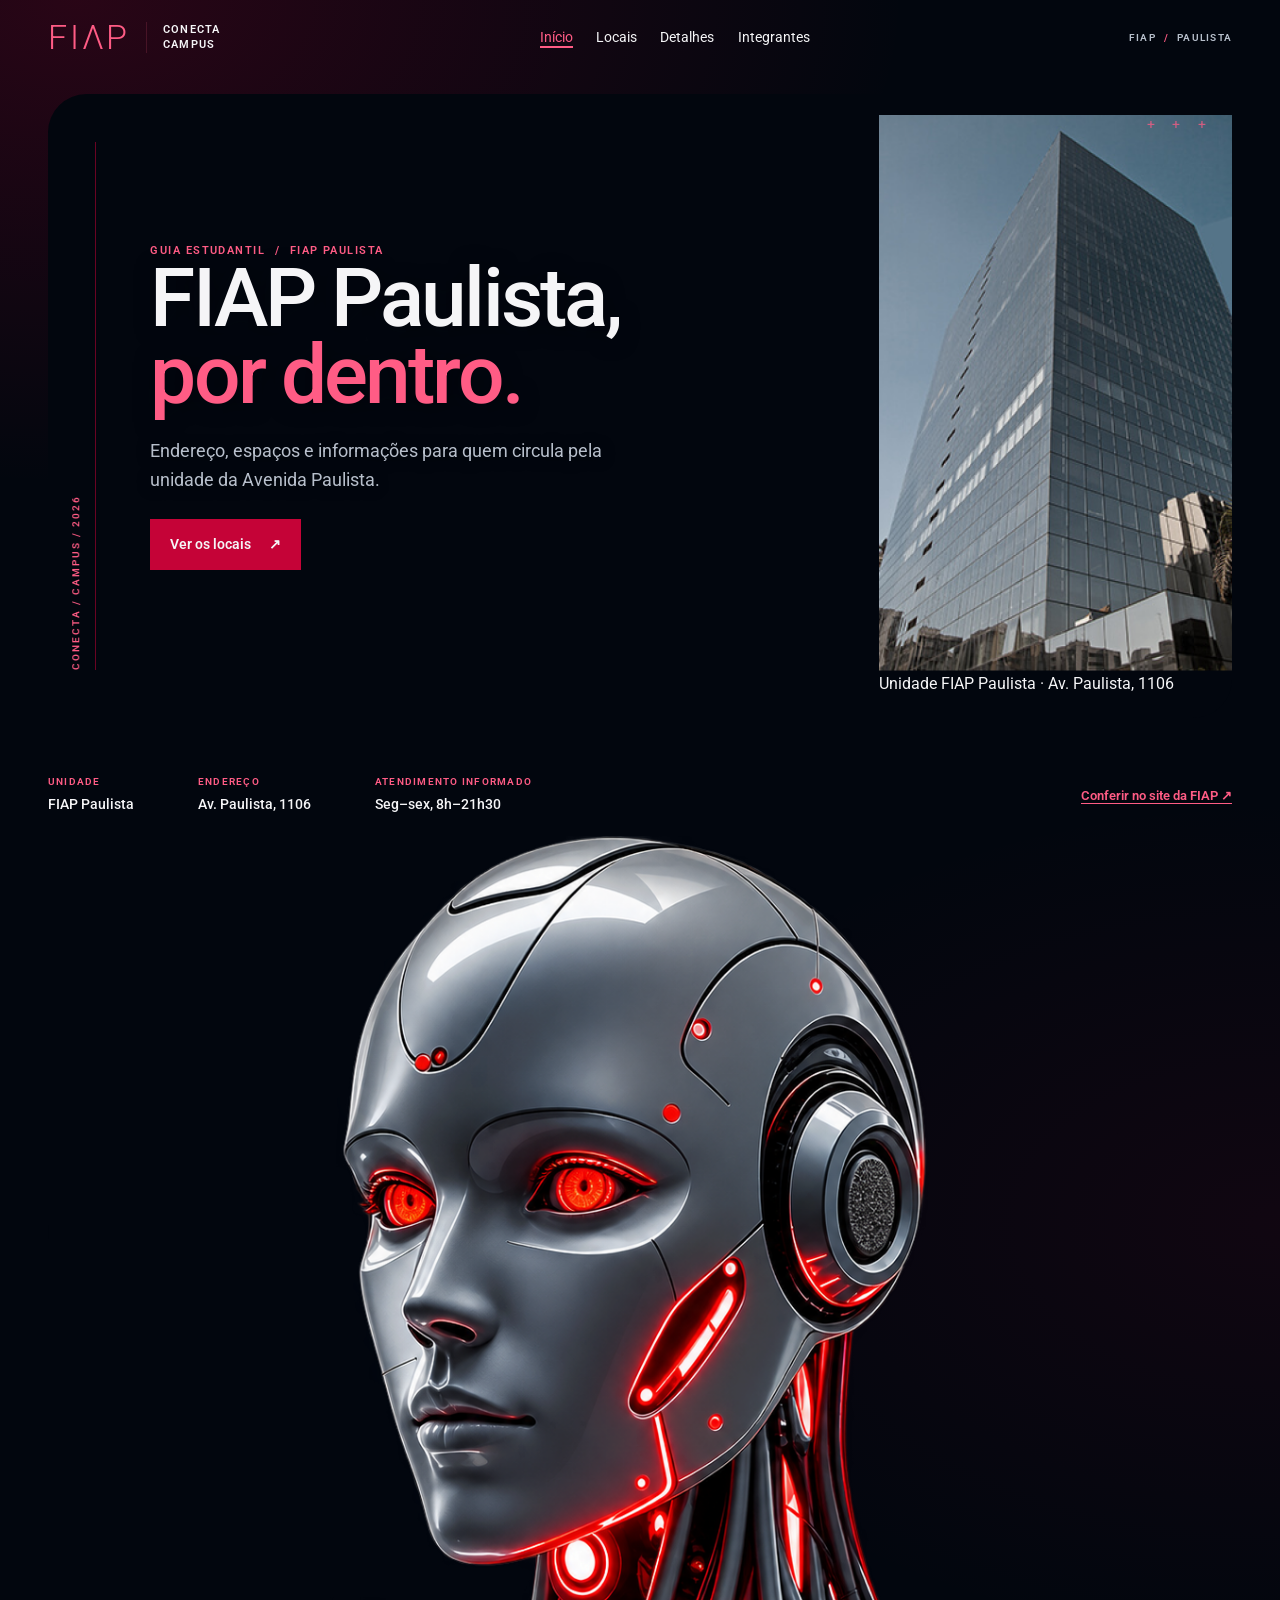
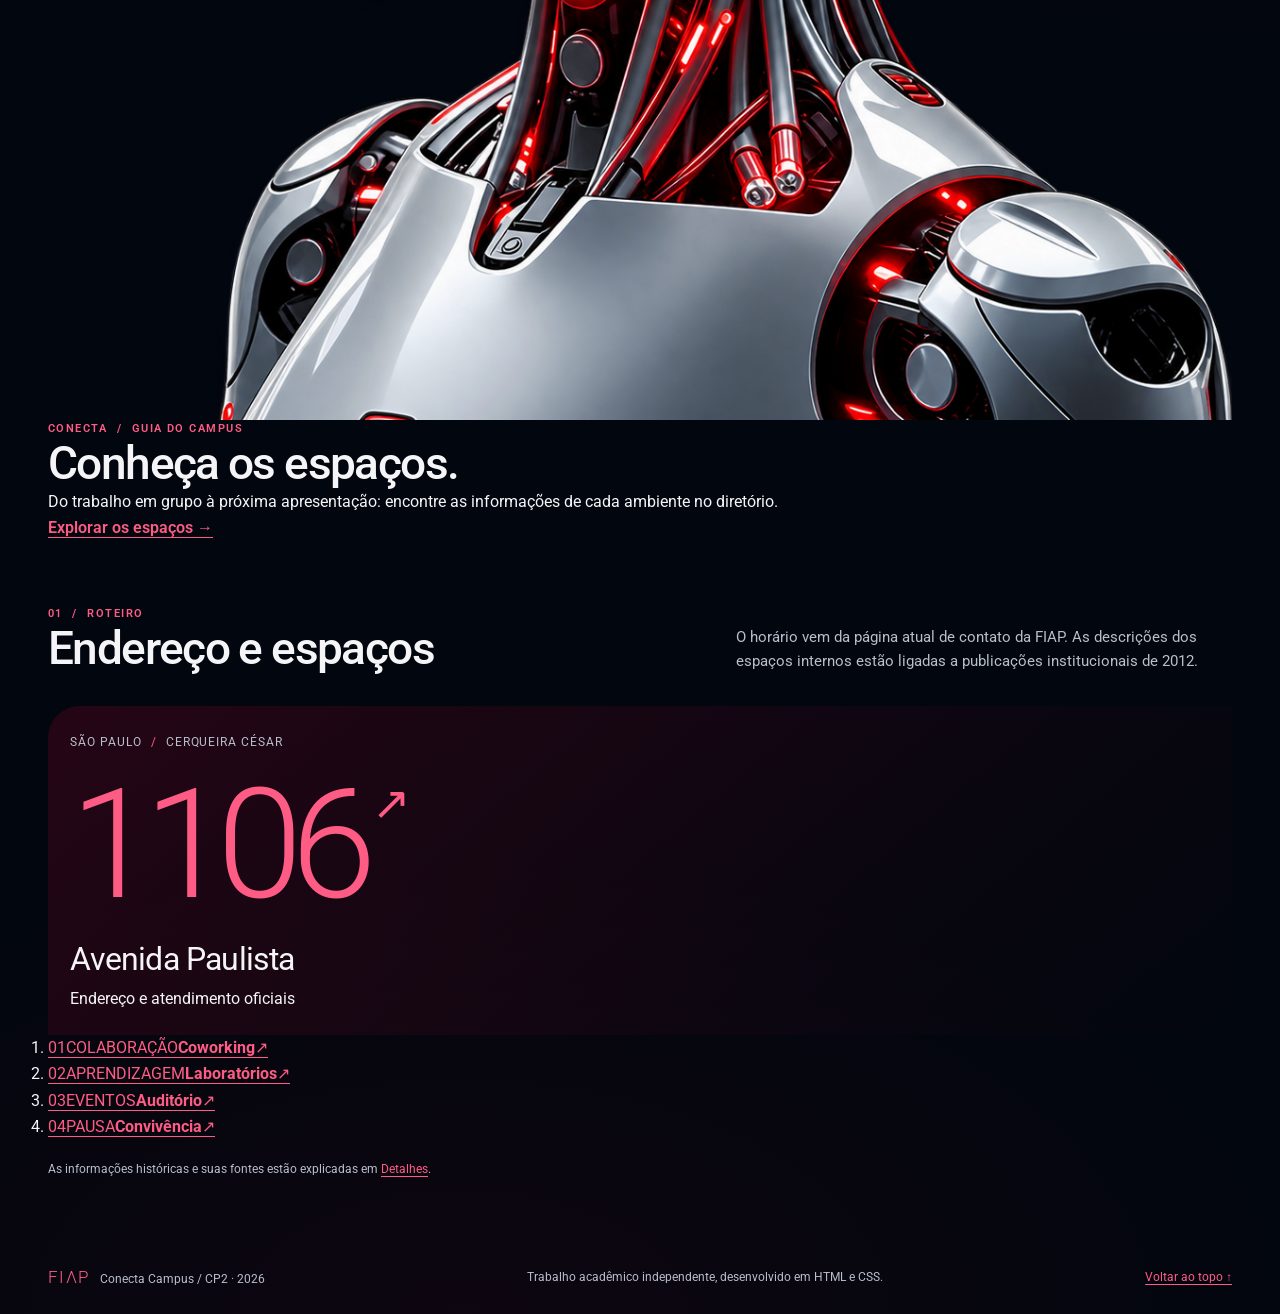
==== commit 20b10fa9: "refactor: separa mascote e organiza imagens do campus Atualiza as páginas para usar o mascote em blo" ====
--- a/index.html
+++ b/index.html
@@ -37,26 +37,19 @@
 
         <main id="principal">
             <section class="hero container" aria-labelledby="titulo-principal">
-                <div class="hero-mosaic" aria-hidden="true">
-                    <img class="hero-panel hero-panel-one" src="img/laboratorio-fiap.webp" alt="">
-                    <img class="hero-panel hero-panel-two" src="img/campus-paulista.png" alt="">
-                    <img class="hero-panel hero-panel-three" src="img/convivencia-fiap.png" alt="">
+                <div class="hero-copy">
+                    <p class="eyebrow">GUIA ESTUDANTIL <span aria-hidden="true">/</span> FIAP PAULISTA</p>
+                    <h1 id="titulo-principal">FIAP Paulista,<br><span>por dentro.</span></h1>
+                    <p class="hero-description">Endereço, espaços e informações para quem circula pela unidade da Avenida Paulista.</p>
+                    <a class="button" href="locais.html">Ver os locais <span aria-hidden="true">↗</span></a>
                 </div>
-                <div class="hero-shade" aria-hidden="true"></div>
-                <div class="hero-copy">
-                    <p class="eyebrow">Guia de quem estuda <span aria-hidden="true">/</span> FIAP Paulista</p>
-                    <h1 id="titulo-principal">FIAP Paulista,<br><span>por dentro.</span></h1>
-                    <p class="hero-description">Um guia feito pela nossa turma: endereço, espaços e informações para circular pelo campus.</p>
-                    <a class="button" href="locais.html">Explorar os locais <span aria-hidden="true">↗</span></a>
-                    <p class="hero-caption">Projeto acadêmico independente. As imagens de espaços não comprovam unidade ou data.</p>
-                </div>
-                <figure class="hero-android">
-                    <img class="android-image" src="img/android-futurista.png" alt="Ilustração decorativa de um androide futurista; não representa um equipamento ou serviço real da FIAP.">
-                    <figcaption>Ilustração decorativa <span aria-hidden="true">·</span> não representa equipamento do campus</figcaption>
+                <figure class="hero-photo">
+                    <img src="img/campus-paulista.png" alt="Fachada envidraçada do edifício da unidade FIAP Paulista.">
+                    <figcaption>Unidade FIAP Paulista <span aria-hidden="true">·</span> Av. Paulista, 1106</figcaption>
                 </figure>
             </section>
 
-            <section class="facts-band" aria-label="Informações da unidade Paulista">
+            <section class="facts-band" id="endereco-oficial" aria-label="Informações oficiais da unidade Paulista">
                 <div class="container facts-list">
                     <p><span class="fact-label">UNIDADE</span><strong>FIAP Paulista</strong></p>
                     <p><span class="fact-label">ENDEREÇO</span><strong>Av. Paulista, 1106</strong></p>
@@ -65,55 +58,42 @@
                 </div>
             </section>
 
+            <aside class="mascot-guide container" aria-labelledby="titulo-mascote">
+                <figure class="mascot-figure">
+                    <img class="mascot-image" src="img/android-futurista.png" alt="Mascote ilustrado do Conecta Campus, representado por um androide prateado com detalhes vermelhos.">
+                </figure>
+                <div class="mascot-copy">
+                    <p class="eyebrow">CONECTA <span aria-hidden="true">/</span> GUIA DO CAMPUS</p>
+                    <h2 id="titulo-mascote">Conheça os espaços.</h2>
+                    <p>Do trabalho em grupo à próxima apresentação: encontre as informações de cada ambiente no diretório.</p>
+                    <a class="text-link" href="locais.html">Explorar os espaços <span aria-hidden="true">→</span></a>
+                </div>
+            </aside>
+
             <section class="section container" aria-labelledby="titulo-destaques">
                 <div class="section-heading">
                     <div>
-                        <p class="eyebrow">01 <span aria-hidden="true">/</span> Entre aulas</p>
-                        <h2 id="titulo-destaques">Por onde começar</h2>
+                        <p class="eyebrow">01 <span aria-hidden="true">/</span> Roteiro</p>
+                        <h2 id="titulo-destaques">Endereço e espaços</h2>
                     </div>
-                    <p class="section-intro">Endereço e horário vêm da página atual de contato da FIAP. As descrições de espaços internos abaixo aparecem em publicações institucionais de 2012; confira a situação atual com a unidade.</p>
+                    <p class="section-intro">O horário vem da página atual de contato da FIAP. As descrições dos espaços internos estão ligadas a publicações institucionais de 2012.</p>
                 </div>
 
-                <div class="place-grid place-grid-home">
-                    <article class="place-card">
-                        <a class="address-display" href="locais.html#campus-paulista" aria-label="Ver localização da FIAP na Avenida Paulista, 1106">
-                            <span class="address-label">São Paulo <span aria-hidden="true">/</span> Cerqueira César</span>
-                            <span class="address-number">1106<span class="address-arrow" aria-hidden="true">↗</span></span>
-                            <span class="address-street">Avenida Paulista</span>
-                        </a>
-                        <div class="card-body">
-                            <p class="card-kicker">UNIDADE <span aria-hidden="true">/</span> PAULISTA</p>
-                            <h3>Campus Paulista</h3>
-                            <p>Encontre o endereço e o horário de atendimento divulgados pela instituição.</p>
-                            <a class="card-link" href="locais.html#campus-paulista">Ver localização <span aria-hidden="true">→</span></a>
-                        </div>
-                    </article>
-                    <article class="place-card">
-                        <a class="card-image-link" href="detalhes.html#coworking" aria-label="Ver detalhes do coworking FIAP Paulista">
-                            <img class="card-image" src="img/convivencia-fiap.png" alt="Ambiente compartilhado com mesas de madeira, sofás, cadeiras e luminárias suspensas.">
-                        </a>
-                        <div class="card-body">
-                            <p class="card-kicker">COLABORAÇÃO <span aria-hidden="true">/</span> PROJETOS</p>
-                            <h3>Coworking</h3>
-                            <p>Um espaço que a FIAP associou a empreendedorismo, inovação e cocriação.</p>
-                            <a class="card-link" href="detalhes.html#coworking">Ver detalhes <span aria-hidden="true">→</span></a>
-                            <p class="image-credit">Foto fornecida pelo grupo; unidade e data não informadas.</p>
-                        </div>
-                    </article>
-                    <article class="place-card">
-                        <a class="card-image-link" href="detalhes.html#laboratorios" aria-label="Ver referências sobre os laboratórios">
-                            <img class="card-image" src="img/laboratorio-fiap.webp" alt="Aula em laboratório de informática, com participantes diante de computadores e um instrutor à frente.">
-                        </a>
-                        <div class="card-body">
-                            <p class="card-kicker">APRENDIZAGEM <span aria-hidden="true">/</span> TECNOLOGIA</p>
-                            <h3>Laboratórios</h3>
-                            <p>Uma notícia da ampliação do campus, publicada em 2012, registrou três laboratórios.</p>
-                            <a class="card-link" href="detalhes.html#laboratorios">Ver referência histórica <span aria-hidden="true">→</span></a>
-                            <p class="image-credit">Foto fornecida pelo grupo; unidade e data não informadas.</p>
-                        </div>
-                    </article>
+                <div class="home-directory">
+                    <a class="address-display" href="https://www.fiap.com.br/graduacao/contato/" aria-label="Consultar o endereço oficial da FIAP na Avenida Paulista, 1106">
+                        <span class="address-label">São Paulo <span aria-hidden="true">/</span> Cerqueira César</span>
+                        <span class="address-number">1106<span class="address-arrow" aria-hidden="true">↗</span></span>
+                        <span class="address-street">Avenida Paulista</span>
+                        <span class="address-detail">Endereço e atendimento oficiais</span>
+                    </a>
+                    <ol class="home-space-links" aria-label="Espaços do diretório">
+                        <li><a class="home-space-link" href="locais.html#coworking"><span class="home-space-index">01</span><span class="home-space-meta"><span>COLABORAÇÃO</span><strong>Coworking</strong></span><span class="home-space-arrow" aria-hidden="true">↗</span></a></li>
+                        <li><a class="home-space-link" href="locais.html#laboratorios"><span class="home-space-index">02</span><span class="home-space-meta"><span>APRENDIZAGEM</span><strong>Laboratórios</strong></span><span class="home-space-arrow" aria-hidden="true">↗</span></a></li>
+                        <li><a class="home-space-link" href="locais.html#auditorio"><span class="home-space-index">03</span><span class="home-space-meta"><span>EVENTOS</span><strong>Auditório</strong></span><span class="home-space-arrow" aria-hidden="true">↗</span></a></li>
+                        <li><a class="home-space-link" href="locais.html#convivencia"><span class="home-space-index">04</span><span class="home-space-meta"><span>PAUSA</span><strong>Convivência</strong></span><span class="home-space-arrow" aria-hidden="true">↗</span></a></li>
+                    </ol>
                 </div>
-                <p class="source-note">Fontes e datas das informações estão identificadas em <a href="locais.html">Locais</a> e <a href="detalhes.html#fontes">Detalhes</a>.</p>
+                <p class="source-note">As informações históricas e suas fontes estão explicadas em <a href="detalhes.html#fontes">Detalhes</a>.</p>
             </section>
         </main>
 
--- a/css/style.css
+++ b/css/style.css
@@ -254,18 +254,23 @@
 /* PÁGINA INÍCIO */
 .page-home .hero {
     position: relative;
-    display: grid;
-    grid-template-columns: minmax(0, 1fr) minmax(18rem, 0.88fr);
-    gap: clamp(2.5rem, 6vw, 5.5rem);
-    align-items: center;
-    padding: 4.5rem 0 4rem 3.2rem;
+    isolation: isolate;
+    display: flex;
+    align-items: center;
+    overflow: hidden;
+    min-height: clamp(31rem, 50vw, 39rem);
+    margin-top: 1.2rem;
+    margin-bottom: 2.25rem;
+    border-radius: 2.4rem 0 2.4rem 0;
+    background: var(--color-background);
 }
 .page-home .hero::before {
     content: "CONECTA / CAMPUS / 2026";
     position: absolute;
-    top: 4.6rem;
-    bottom: 4.4rem;
-    left: 0;
+    z-index: 4;
+    top: 3rem;
+    bottom: 3rem;
+    left: 1.2rem;
     display: flex;
     align-items: center;
     padding-left: 0.65rem;
@@ -281,56 +286,105 @@
 .page-home .hero::after {
     content: "+  +  +";
     position: absolute;
+    z-index: 4;
     top: 1.2rem;
-    right: 0.5rem;
+    right: 1.2rem;
     color: rgba(255, 92, 133, 0.75);
     font-size: 0.9rem;
     letter-spacing: 0.5em;
 }
+.hero-mosaic {
+    position: absolute;
+    z-index: 0;
+    inset: 0;
+    display: grid;
+    grid-template-columns: 0.95fr 1.35fr 0.7fr;
+    gap: 0.3rem;
+    background: var(--color-background);
+}
+.hero-panel {
+    width: 100%;
+    height: 100%;
+    min-width: 0;
+    object-fit: cover;
+}
+.hero-panel-one {
+    object-position: 52% center;
+    opacity: 0.56;
+}
+.hero-panel-two {
+    object-position: 48% 34%;
+    opacity: 0.82;
+    border-radius: 0 0 2.2rem 0;
+}
+.hero-panel-three {
+    object-position: 54% center;
+    opacity: 0.43;
+}
+.hero-shade {
+    position: absolute;
+    z-index: 1;
+    inset: 0;
+    background: linear-gradient(90deg, rgba(2, 6, 14, 0.82), rgba(2, 6, 14, 0.51) 47%, rgba(2, 6, 14, 0.64)), linear-gradient(0deg, rgba(2, 6, 14, 0.38), transparent 58%), linear-gradient(125deg, rgba(197, 3, 55, 0.25), transparent 60%);
+}
 .hero-copy {
+    position: relative;
+    z-index: 2;
+    width: 74%;
+    max-width: 57rem;
+    padding: clamp(3rem, 6vw, 5.5rem) 9rem clamp(3rem, 6vw, 5.5rem) clamp(4.5rem, 8vw, 7rem);
     animation: rise-in 320ms ease-out both;
 }
 .page-home .hero h1 {
-    max-width: 14ch;
-    font-size: clamp(3.2rem, 7vw, 6.6rem);
-    line-height: 0.96;
+    max-width: 12ch;
+    font-size: clamp(3.2rem, 6.4vw, 6.25rem);
+    line-height: 0.94;
+    text-shadow: 0 2px 1.2rem rgba(2, 6, 14, 0.6);
 }
 .hero-description {
-    max-width: 35rem;
+    max-width: 31rem;
     margin-top: 1.4rem;
     color: var(--color-muted);
     font-size: 1.1rem;
+    text-shadow: 0 1px 0.8rem rgba(2, 6, 14, 0.65);
 }
 .hero-caption {
-    margin-top: 1.2rem;
-    color: var(--color-muted);
-    font-size: 0.78rem;
-}
-.page-home .hero-image-frame {
-    position: relative;
-}
-.page-home .hero-image-frame::before {
-    content: "";
+    max-width: 31rem;
+    margin-top: 1rem;
+    color: rgba(245, 245, 247, 0.78);
+    font-size: 0.72rem;
+}
+.hero-android {
     position: absolute;
-    z-index: -1;
-    inset: -1rem -1rem 18% 18%;
-    background: radial-gradient(ellipse at 55% 48%, rgba(197, 3, 55, 0.22), transparent 72%);
-}
-.hero-image {
+    z-index: 1;
+    right: 0.5rem;
+    bottom: -1rem;
+    width: min(34%, 24rem);
+    margin: 0;
+    pointer-events: none;
+}
+.android-image {
     width: 100%;
-    max-height: 32rem;
-    object-fit: cover;
-    object-position: center 35%;
-    box-shadow: 0 1.2rem 3.5rem rgba(197, 3, 55, 0.11);
-}
-.hero-image-frame figcaption {
-    color: var(--color-muted);
-    font-size: 0.72rem;
-}
-.page-home .hero-image-frame figcaption {
-    margin-top: 0.7rem;
-    padding: 0.45rem 0 0.1rem 0.8rem;
-    border-left: 2px solid var(--color-accent);
+    height: auto;
+    opacity: 0.58;
+    object-fit: contain;
+    mix-blend-mode: screen;
+    filter: drop-shadow(0 0 1.5rem rgba(197, 3, 55, 0.38));
+}
+.hero-android figcaption {
+    position: absolute;
+    right: 0.25rem;
+    bottom: 0.9rem;
+    max-width: 13rem;
+    padding: 0.25rem 0.45rem;
+    background: rgba(2, 6, 14, 0.62);
+    color: rgba(245, 245, 247, 0.72);
+    font-size: 0.58rem;
+    line-height: 1.35;
+    text-align: right;
+}
+.hero-android figcaption span {
+    color: var(--color-link);
 }
 .facts-list {
     display: flex;
@@ -397,7 +451,9 @@
 }
 .address-display {
     display: block;
-    padding: 1.5rem 0 1rem;
+    padding: 1.7rem 1.4rem 1.4rem;
+    border-radius: 2rem 0 2rem 0;
+    background: linear-gradient(140deg, rgba(197, 3, 55, 0.18), rgba(197, 3, 55, 0.035) 68%, transparent);
     color: var(--color-text);
     text-decoration: none;
 }
@@ -438,11 +494,22 @@
 /* LOCAIS */
 .card-image-link {
     display: block;
+    overflow: hidden;
+    border-radius: 1.45rem 0 1.45rem 0;
 }
 .card-image {
     width: 100%;
     height: 9rem;
     object-fit: cover;
+    opacity: 0.84;
+    transition: opacity var(--transition-speed) ease, transform var(--transition-speed) ease;
+}
+.card-image-link:hover .card-image {
+    opacity: 1;
+    transform: scale(1.025);
+}
+.page-locations .place-card:nth-child(even) .card-image-link {
+    border-radius: 0 1.45rem 0 1.45rem;
 }
 .card-figure .image-credit {
     padding: 0.4rem 0.85rem 0.6rem;
@@ -645,7 +712,10 @@
 .detail-space-photo {
     width: 100%;
     height: auto;
-    border: 1px solid var(--color-border);
+    border-radius: 0 2rem 0 2rem;
+}
+.detail-row:nth-of-type(even) .detail-space-photo {
+    border-radius: 2rem 0 2rem 0;
 }
 .detail-row figure .image-credit {
     padding-top: 0.55rem;
@@ -738,9 +808,14 @@
     width: 100%;
     height: 13rem;
     aspect-ratio: 4 / 5;
-    background: transparent;
+    border-radius: 48% 48% 0 48%;
+    background: rgba(197, 3, 55, 0.1);
     object-fit: contain;
     object-position: center 35%;
+}
+.page-team .member-card:nth-child(even) .member-photo {
+    border-radius: 0;
+    background: rgba(255, 255, 255, 0.035);
 }
 .member-figure figcaption {
     padding: 0.45rem 0.2rem 0.6rem;
@@ -817,22 +892,47 @@
         width: calc(100% - 2rem);
     }
     .page-home .hero {
-        grid-template-columns: 1fr;
-        gap: 1.8rem;
-        padding: 3rem 0 2.5rem;
+        min-height: 35rem;
+        margin-top: 0.75rem;
+        margin-bottom: 1.5rem;
     }
     .page-home .hero::before {
-        position: static;
+        top: 1.15rem;
+        bottom: auto;
+        left: 1.1rem;
         display: block;
-        margin-bottom: 0.2rem;
-        padding: 0.4rem 0 0;
+        padding: 0.3rem 0 0;
         border: 0;
+        border-top: 1px solid rgba(197, 3, 55, 0.72);
         line-height: 1.2;
         writing-mode: horizontal-tb;
         transform: none;
     }
+    .hero-copy {
+        width: 100%;
+        padding: 4rem 1.2rem 10rem;
+    }
     .page-home .hero h1 {
-        font-size: clamp(3rem, 13vw, 4.4rem);
+        max-width: 10ch;
+        font-size: clamp(3rem, 12vw, 4.4rem);
+    }
+    .hero-description {
+        max-width: 23rem;
+        font-size: 1rem;
+    }
+    .hero-android {
+        right: 0.25rem;
+        bottom: -0.5rem;
+        width: 10.5rem;
+    }
+    .android-image {
+        opacity: 0.28;
+    }
+    .hero-android figcaption {
+        right: 0.25rem;
+        bottom: 0.7rem;
+        max-width: 9rem;
+        font-size: 0.62rem;
     }
     .page-home .facts-list {
         gap: 1rem 1.6rem;
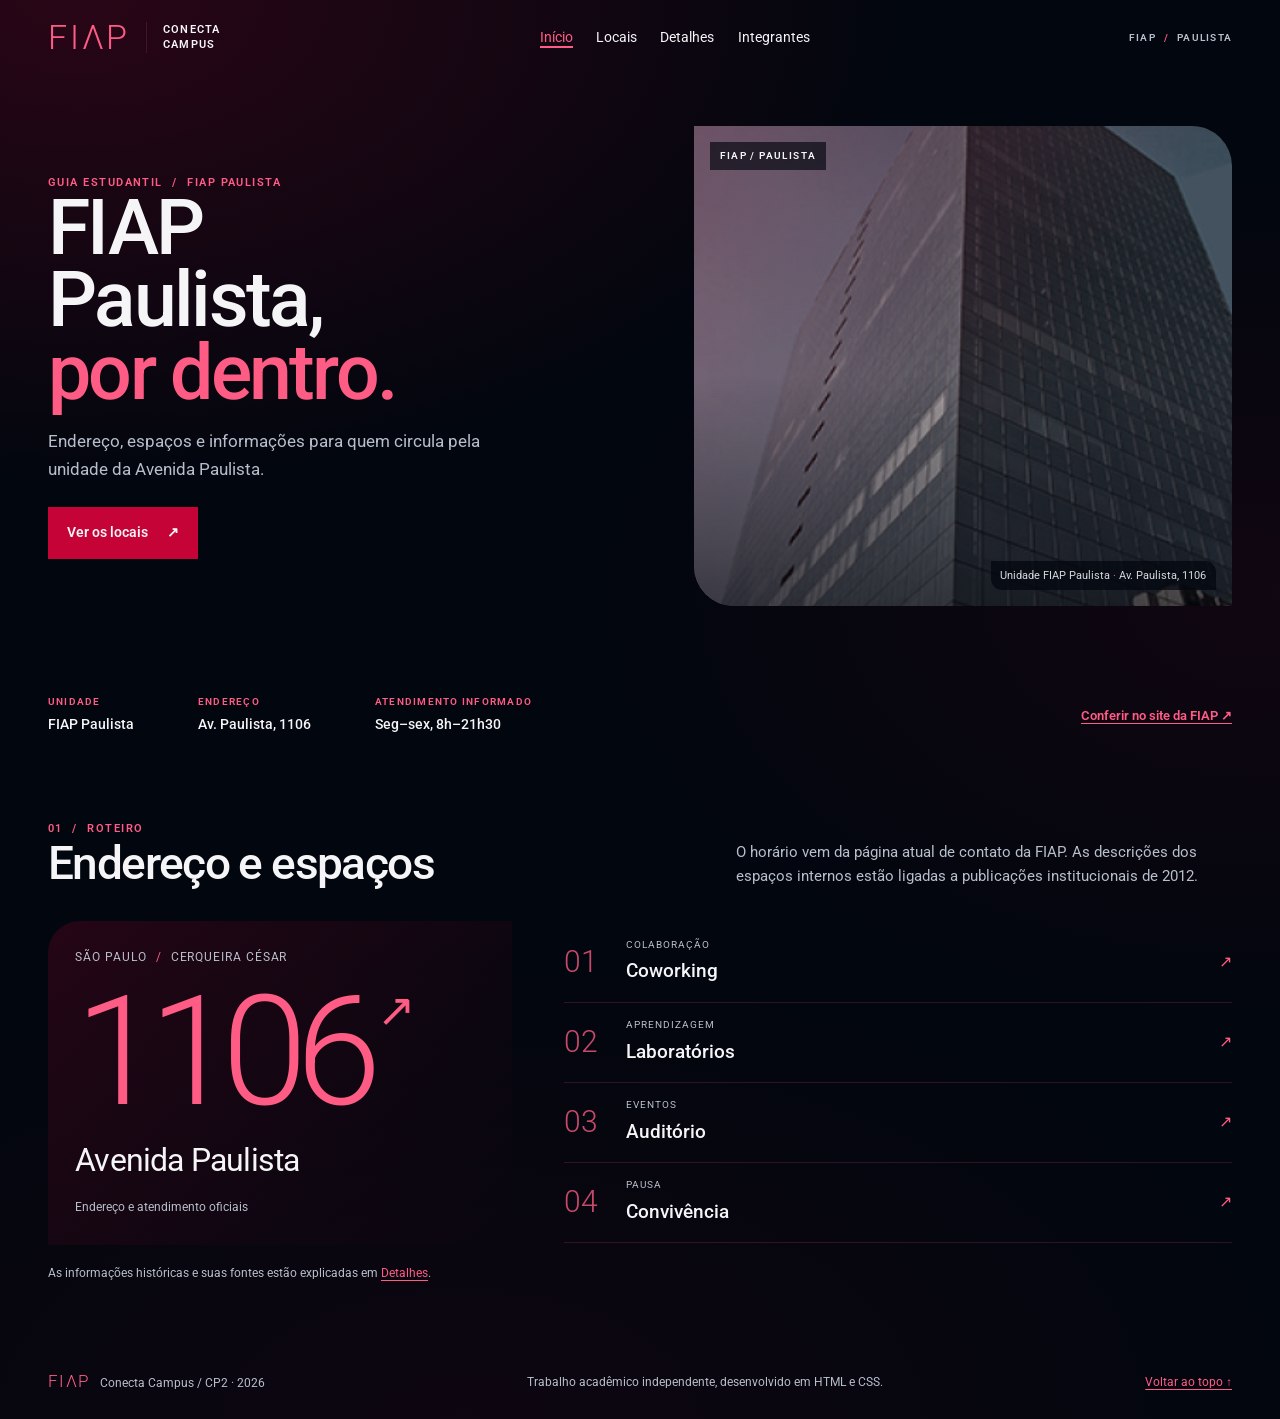
==== commit d03c1cfe: "refactor: ajusta imagens de capa e detalhes Mantém a página inicial sem o androide, move a imagem da" ====
--- a/index.html
+++ b/index.html
@@ -58,18 +58,6 @@
                 </div>
             </section>
 
-            <aside class="mascot-guide container" aria-labelledby="titulo-mascote">
-                <figure class="mascot-figure">
-                    <img class="mascot-image" src="img/android-futurista.png" alt="Mascote ilustrado do Conecta Campus, representado por um androide prateado com detalhes vermelhos.">
-                </figure>
-                <div class="mascot-copy">
-                    <p class="eyebrow">CONECTA <span aria-hidden="true">/</span> GUIA DO CAMPUS</p>
-                    <h2 id="titulo-mascote">Conheça os espaços.</h2>
-                    <p>Do trabalho em grupo à próxima apresentação: encontre as informações de cada ambiente no diretório.</p>
-                    <a class="text-link" href="locais.html">Explorar os espaços <span aria-hidden="true">→</span></a>
-                </div>
-            </aside>
-
             <section class="section container" aria-labelledby="titulo-destaques">
                 <div class="section-heading">
                     <div>
--- a/css/style.css
+++ b/css/style.css
@@ -253,138 +253,115 @@
 }
 /* PÁGINA INÍCIO */
 .page-home .hero {
-    position: relative;
-    isolation: isolate;
-    display: flex;
-    align-items: center;
-    overflow: hidden;
-    min-height: clamp(31rem, 50vw, 39rem);
+    display: grid;
+    grid-template-columns: minmax(0, 1.05fr) minmax(18rem, 0.95fr);
+    gap: clamp(1.5rem, 4vw, 3.5rem);
+    align-items: center;
     margin-top: 1.2rem;
     margin-bottom: 2.25rem;
-    border-radius: 2.4rem 0 2.4rem 0;
-    background: var(--color-background);
-}
-.page-home .hero::before {
-    content: "CONECTA / CAMPUS / 2026";
+    padding-block: 2rem;
+}
+.hero-copy {
+    max-width: 39rem;
+    padding-block: clamp(1rem, 3vw, 2.5rem);
+    animation: rise-in 320ms ease-out both;
+}
+.hero-photo {
+    position: relative;
+    min-height: 30rem;
+    margin: 0;
+    overflow: hidden;
+    border-radius: 0 2.5rem 0 2.5rem;
+    background: rgba(197, 3, 55, 0.12);
+}
+.hero-photo::before {
+    content: "FIAP / PAULISTA";
     position: absolute;
-    z-index: 4;
-    top: 3rem;
-    bottom: 3rem;
-    left: 1.2rem;
-    display: flex;
-    align-items: center;
-    padding-left: 0.65rem;
-    border-left: 1px solid rgba(197, 3, 55, 0.72);
-    color: var(--color-link);
+    z-index: 2;
+    top: 1rem;
+    left: 1rem;
+    padding: 0.35rem 0.6rem;
+    background: rgba(2, 6, 14, 0.66);
+    color: var(--color-text);
     font-size: 0.62rem;
     font-weight: 600;
-    letter-spacing: 0.2em;
-    line-height: 1.8;
-    writing-mode: vertical-rl;
-    transform: rotate(180deg);
-}
-.page-home .hero::after {
-    content: "+  +  +";
+    letter-spacing: 0.14em;
+}
+.hero-photo::after {
     position: absolute;
-    z-index: 4;
-    top: 1.2rem;
-    right: 1.2rem;
-    color: rgba(255, 92, 133, 0.75);
-    font-size: 0.9rem;
-    letter-spacing: 0.5em;
-}
-.hero-mosaic {
+    inset: 0;
+    background: linear-gradient(0deg, rgba(2, 6, 14, 0.56), transparent 48%), linear-gradient(125deg, rgba(197, 3, 55, 0.18), transparent 60%);
+    content: "";
+    pointer-events: none;
+}
+.hero-photo img {
     position: absolute;
-    z-index: 0;
     inset: 0;
-    display: grid;
-    grid-template-columns: 0.95fr 1.35fr 0.7fr;
-    gap: 0.3rem;
-    background: var(--color-background);
-}
-.hero-panel {
     width: 100%;
     height: 100%;
-    min-width: 0;
     object-fit: cover;
-}
-.hero-panel-one {
-    object-position: 52% center;
-    opacity: 0.56;
-}
-.hero-panel-two {
-    object-position: 48% 34%;
-    opacity: 0.82;
-    border-radius: 0 0 2.2rem 0;
-}
-.hero-panel-three {
-    object-position: 54% center;
-    opacity: 0.43;
-}
-.hero-shade {
+    object-position: center 32%;
+    opacity: 0.88;
+    filter: saturate(0.82) brightness(0.82);
+}
+.hero-photo figcaption {
     position: absolute;
-    z-index: 1;
-    inset: 0;
-    background: linear-gradient(90deg, rgba(2, 6, 14, 0.82), rgba(2, 6, 14, 0.51) 47%, rgba(2, 6, 14, 0.64)), linear-gradient(0deg, rgba(2, 6, 14, 0.38), transparent 58%), linear-gradient(125deg, rgba(197, 3, 55, 0.25), transparent 60%);
-}
-.hero-copy {
-    position: relative;
     z-index: 2;
-    width: 74%;
-    max-width: 57rem;
-    padding: clamp(3rem, 6vw, 5.5rem) 9rem clamp(3rem, 6vw, 5.5rem) clamp(4.5rem, 8vw, 7rem);
-    animation: rise-in 320ms ease-out both;
+    right: 1rem;
+    bottom: 1rem;
+    padding: 0.35rem 0.6rem;
+    border-radius: 0 0.7rem 0 0.7rem;
+    background: rgba(2, 6, 14, 0.72);
+    color: rgba(245, 245, 247, 0.88);
+    font-size: 0.68rem;
+}
+.hero-photo figcaption span {
+    color: var(--color-link);
 }
 .page-home .hero h1 {
-    max-width: 12ch;
-    font-size: clamp(3.2rem, 6.4vw, 6.25rem);
+    max-width: 10ch;
+    font-size: clamp(3.2rem, 6vw, 5.8rem);
     line-height: 0.94;
-    text-shadow: 0 2px 1.2rem rgba(2, 6, 14, 0.6);
 }
 .hero-description {
-    max-width: 31rem;
-    margin-top: 1.4rem;
-    color: var(--color-muted);
-    font-size: 1.1rem;
-    text-shadow: 0 1px 0.8rem rgba(2, 6, 14, 0.65);
-}
-.hero-caption {
-    max-width: 31rem;
-    margin-top: 1rem;
-    color: rgba(245, 245, 247, 0.78);
-    font-size: 0.72rem;
-}
-.hero-android {
-    position: absolute;
-    z-index: 1;
-    right: 0.5rem;
-    bottom: -1rem;
-    width: min(34%, 24rem);
+    max-width: 29rem;
+    margin-top: 1.2rem;
+    color: var(--color-muted);
+    font-size: 1.05rem;
+}
+.mascot-guide {
+    display: grid;
+    grid-template-columns: 14rem minmax(0, 1fr);
+    gap: 2rem;
+    align-items: center;
+    max-width: 50rem;
+    margin: 1.5rem auto 2rem;
+    padding-block: 0.5rem;
+}
+.mascot-figure {
+    width: 14rem;
+    aspect-ratio: 1;
     margin: 0;
-    pointer-events: none;
-}
-.android-image {
+}
+.mascot-image {
     width: 100%;
-    height: auto;
-    opacity: 0.58;
+    height: 100%;
     object-fit: contain;
+    opacity: 0.95;
     mix-blend-mode: screen;
-    filter: drop-shadow(0 0 1.5rem rgba(197, 3, 55, 0.38));
-}
-.hero-android figcaption {
-    position: absolute;
-    right: 0.25rem;
-    bottom: 0.9rem;
-    max-width: 13rem;
-    padding: 0.25rem 0.45rem;
-    background: rgba(2, 6, 14, 0.62);
-    color: rgba(245, 245, 247, 0.72);
-    font-size: 0.58rem;
-    line-height: 1.35;
-    text-align: right;
-}
-.hero-android figcaption span {
-    color: var(--color-link);
+    filter: drop-shadow(0 0 1.2rem rgba(197, 3, 55, 0.32));
+}
+.mascot-copy h2 {
+    margin-block: 0.35rem 0.6rem;
+    font-size: clamp(1.5rem, 2.5vw, 2rem);
+}
+.mascot-copy > p:not(.eyebrow) {
+    max-width: 34rem;
+    color: var(--color-muted);
+    font-size: 0.9rem;
+}
+.mascot-copy .text-link {
+    margin-top: 0.7rem;
 }
 .facts-list {
     display: flex;
@@ -410,48 +387,19 @@
     margin-left: auto;
     font-size: 0.8rem;
 }
-.place-grid-home {
-    display: grid;
-    grid-template-columns: minmax(0, 1.18fr) minmax(20rem, 0.82fr);
-    grid-template-rows: repeat(2, minmax(10rem, auto));
-    gap: 1.6rem clamp(2rem, 5vw, 4.5rem);
-    align-items: center;
-}
-.place-grid-home .place-card {
-    overflow: visible;
-    border: 0;
-    background: transparent;
-}
-.place-grid-home .place-card:first-child {
-    grid-column: 1;
-    grid-row: 1 / span 2;
-}
-.place-grid-home .place-card:not(:first-child) {
-    display: grid;
-    grid-template-columns: minmax(8rem, 0.8fr) minmax(0, 1.2fr);
-    gap: 1.2rem;
-    align-items: center;
-}
-.place-grid-home .place-card:nth-child(2) {
-    grid-column: 2;
-    grid-row: 1;
-}
-.place-grid-home .place-card:nth-child(3) {
-    grid-column: 2;
-    grid-row: 2;
-}
-.place-grid-home .place-card:not(:first-child) .card-image-link {
-    grid-column: 1;
-    grid-row: 1;
-}
-.place-grid-home .place-card:not(:first-child) .card-body {
-    grid-column: 2;
-    grid-row: 1;
-    padding: 0;
+.home-directory {
+    display: grid;
+    grid-template-columns: minmax(0, 0.82fr) minmax(0, 1.18fr);
+    gap: clamp(1.5rem, 4vw, 3.5rem);
+    align-items: stretch;
 }
 .address-display {
-    display: block;
-    padding: 1.7rem 1.4rem 1.4rem;
+    display: flex;
+    flex-direction: column;
+    align-items: flex-start;
+    justify-content: center;
+    min-height: 18rem;
+    padding: 1.7rem;
     border-radius: 2rem 0 2rem 0;
     background: linear-gradient(140deg, rgba(197, 3, 55, 0.18), rgba(197, 3, 55, 0.035) 68%, transparent);
     color: var(--color-text);
@@ -459,7 +407,7 @@
 }
 .address-label {
     display: block;
-    margin-bottom: 1.5rem;
+    margin-bottom: 1rem;
     color: var(--color-muted);
     font-size: 0.72rem;
     letter-spacing: 0.08em;
@@ -482,14 +430,61 @@
 }
 .address-street {
     display: block;
-    margin-top: 1.2rem;
+    margin-top: 0.8rem;
     font-size: clamp(1.4rem, 2.8vw, 2rem);
     font-weight: 400;
     letter-spacing: -0.025em;
 }
+.address-detail {
+    margin-top: 0.65rem;
+    color: var(--color-muted);
+    font-size: 0.78rem;
+}
 .address-display:hover .address-street {
     text-decoration: underline;
     text-underline-offset: 0.2em;
+}
+.home-space-links {
+    display: grid;
+    align-content: center;
+    list-style: none;
+}
+.home-space-link {
+    display: grid;
+    grid-template-columns: 3rem minmax(0, 1fr) auto;
+    gap: 0.9rem;
+    align-items: center;
+    padding-block: 0.9rem;
+    border-bottom: 1px solid var(--color-border);
+    color: var(--color-text);
+    text-decoration: none;
+}
+.home-space-index {
+    color: rgba(255, 92, 133, 0.78);
+    font-family: var(--font-display);
+    font-size: 1.9rem;
+    font-weight: 300;
+}
+.home-space-meta {
+    display: flex;
+    flex-direction: column;
+    gap: 0.15rem;
+}
+.home-space-meta > span {
+    color: var(--color-muted);
+    font-size: 0.62rem;
+    letter-spacing: 0.1em;
+}
+.home-space-meta strong {
+    font-family: var(--font-display);
+    font-size: 1.2rem;
+    font-weight: 500;
+}
+.home-space-arrow {
+    color: var(--color-link);
+}
+.home-space-link:hover .home-space-meta strong {
+    color: var(--color-link);
 }
 /* LOCAIS */
 .card-image-link {
@@ -650,6 +645,38 @@
     padding-top: 0.4rem;
     border-top: 0;
 }
+.network-content {
+    display: grid;
+    grid-template-columns: minmax(0, 0.8fr) minmax(0, 1.2fr);
+    gap: clamp(1.5rem, 4vw, 3.5rem);
+    align-items: center;
+}
+.network-copy h2 {
+    max-width: 13ch;
+    margin-block: 0.6rem 1rem;
+    font-size: clamp(1.8rem, 3vw, 2.8rem);
+}
+.network-copy > p:not(.eyebrow) {
+    max-width: 34rem;
+    margin-bottom: 1rem;
+    color: var(--color-muted);
+}
+.network-figure {
+    margin: 0;
+    overflow: hidden;
+    border-radius: 0 2rem 0 2rem;
+    background: rgba(197, 3, 55, 0.08);
+}
+.network-figure img {
+    width: 100%;
+    height: auto;
+    opacity: 0.92;
+}
+.network-figure figcaption {
+    padding: 0.55rem 0.75rem;
+    color: var(--color-muted);
+    font-size: 0.68rem;
+}
 /* DETALHES */
 .detail-index {
     display: flex;
@@ -678,18 +705,14 @@
 .detail-index + .detail-feature {
     padding-top: 2.5rem;
 }
-.detail-feature, .detail-row {
-    display: grid;
-    grid-template-columns: minmax(0, 1.1fr) minmax(0, 1fr);
-    gap: 2rem 4rem;
-    align-items: start;
-}
-.detail-image {
-    width: 100%;
-    height: auto;
-}
-.detail-image-frame .image-credit {
-    padding: 0.7rem 0 0.1rem;
+.detail-feature {
+    max-width: 64rem;
+    margin-inline: auto;
+}
+.detail-feature .detail-copy {
+    max-width: 52rem;
+    padding: 0.75rem 0 0.75rem 1.25rem;
+    border-left: 2px solid rgba(197, 3, 55, 0.48);
 }
 .detail-copy > p:not(.card-kicker) {
     margin-top: 1rem;
@@ -702,23 +725,26 @@
     margin-block: 1.25rem 0.65rem;
     font-size: 1.15rem;
 }
+.detail-row {
+    max-width: 62rem;
+    margin-inline: auto;
+}
+.detail-row > div {
+    max-width: 52rem;
+    padding-block: 0.5rem;
+}
+#auditorio .detail-row > div {
+    margin-left: auto;
+}
+#convivencia .detail-row > div {
+    margin-left: 6%;
+}
 .detail-row h2 {
     margin-bottom: 1rem;
 }
 .detail-row p:not(.eyebrow) {
     margin-block: 0.8rem;
     color: var(--color-muted);
-}
-.detail-space-photo {
-    width: 100%;
-    height: auto;
-    border-radius: 0 2rem 0 2rem;
-}
-.detail-row:nth-of-type(even) .detail-space-photo {
-    border-radius: 2rem 0 2rem 0;
-}
-.detail-row figure .image-credit {
-    padding-top: 0.55rem;
 }
 .check-list {
     padding-left: 1.3rem;
@@ -892,25 +918,16 @@
         width: calc(100% - 2rem);
     }
     .page-home .hero {
-        min-height: 35rem;
+        grid-template-columns: 1fr;
+        gap: 1.2rem;
+        min-height: 0;
         margin-top: 0.75rem;
         margin-bottom: 1.5rem;
-    }
-    .page-home .hero::before {
-        top: 1.15rem;
-        bottom: auto;
-        left: 1.1rem;
-        display: block;
-        padding: 0.3rem 0 0;
-        border: 0;
-        border-top: 1px solid rgba(197, 3, 55, 0.72);
-        line-height: 1.2;
-        writing-mode: horizontal-tb;
-        transform: none;
+        padding-block: 1rem;
     }
     .hero-copy {
-        width: 100%;
-        padding: 4rem 1.2rem 10rem;
+        max-width: 36rem;
+        padding: 0.75rem 0 0;
     }
     .page-home .hero h1 {
         max-width: 10ch;
@@ -920,19 +937,28 @@
         max-width: 23rem;
         font-size: 1rem;
     }
-    .hero-android {
-        right: 0.25rem;
-        bottom: -0.5rem;
-        width: 10.5rem;
-    }
-    .android-image {
-        opacity: 0.28;
-    }
-    .hero-android figcaption {
-        right: 0.25rem;
-        bottom: 0.7rem;
-        max-width: 9rem;
-        font-size: 0.62rem;
+    .hero-photo {
+        min-height: 19rem;
+    }
+    .mascot-guide {
+        grid-template-columns: 6.5rem minmax(0, 1fr);
+        gap: 1rem;
+        margin-block: 1rem 1.5rem;
+        padding: 0.9rem;
+    }
+    .mascot-figure {
+        width: 6.5rem;
+    }
+    .mascot-copy h2 {
+        font-size: 1.4rem;
+    }
+    .home-directory {
+        grid-template-columns: 1fr;
+        gap: 1.2rem;
+    }
+    .address-display {
+        min-height: 14rem;
+        padding: 1.2rem;
     }
     .page-home .facts-list {
         gap: 1rem 1.6rem;
@@ -940,22 +966,10 @@
     .page-home .facts-list .text-link {
         margin-left: 0;
     }
-    .place-grid-home {
-        grid-template-columns: 1fr;
-        grid-template-rows: auto;
-        gap: 1.4rem;
-    }
-    .place-grid-home .place-card:first-child, .place-grid-home .place-card:nth-child(2),     .place-grid-home .place-card:nth-child(3) {
-        grid-column: 1;
-        grid-row: auto;
-    }
-    .address-display {
-        padding-block: 0.75rem 1rem;
-    }
     .address-number {
         font-size: clamp(5rem, 24vw, 7rem);
     }
-    .page-locations .page-intro, .page-details .page-intro, .detail-feature,     .accessibility-content {
+    .page-locations .page-intro, .page-details .page-intro, .accessibility-content,     .network-content {
         grid-template-columns: 1fr;
         gap: 1.2rem;
     }
@@ -984,8 +998,11 @@
         height: 12rem;
     }
     .detail-row {
-        grid-template-columns: 1fr;
-        gap: 2rem;
+        max-width: 100%;
+    }
+    .detail-row > div, #auditorio .detail-row > div, #convivencia .detail-row > div {
+        max-width: 100%;
+        margin-left: 0;
     }
     .page-team .member-card {
         grid-template-columns: 1.5rem minmax(5rem, 6rem) minmax(0, 1fr);
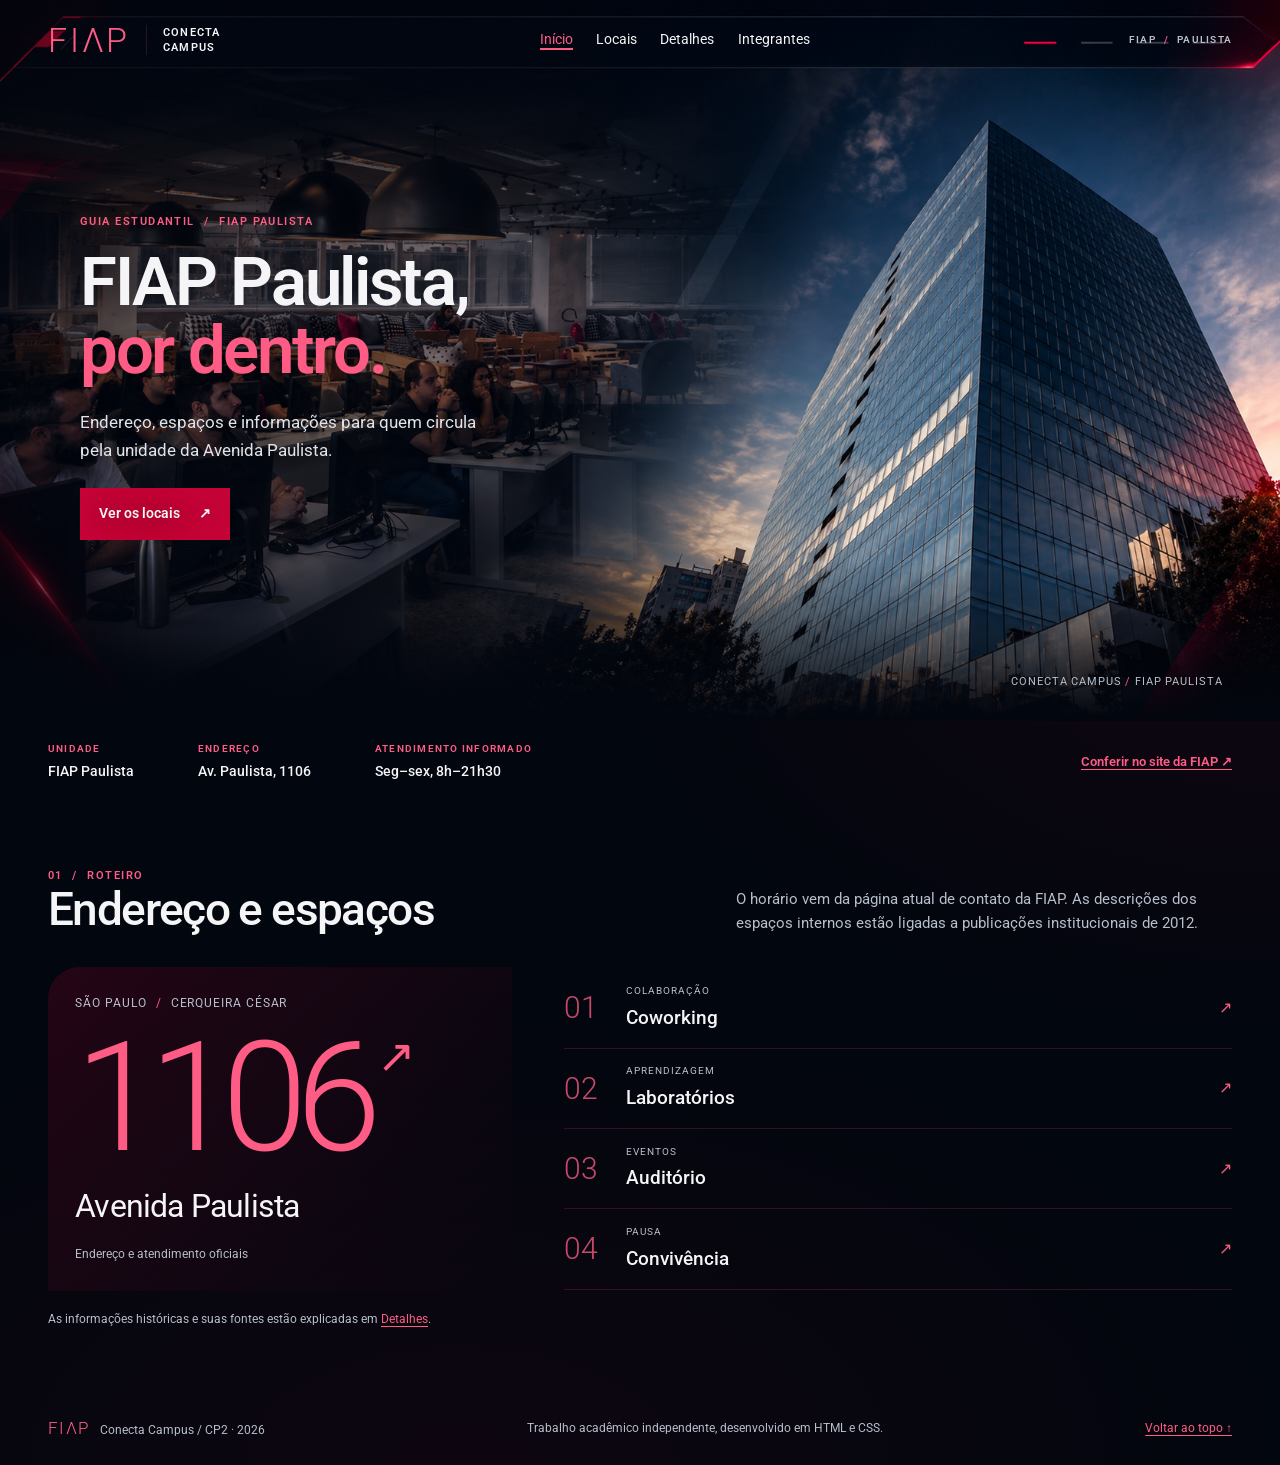
==== commit 25a58ac5: "feat: aplica nova imagem à abertura Atualiza index.html para usar a imagem local fornecida como fund" ====
--- a/index.html
+++ b/index.html
@@ -44,8 +44,8 @@
                     <a class="button" href="locais.html">Ver os locais <span aria-hidden="true">↗</span></a>
                 </div>
                 <figure class="hero-photo">
-                    <img src="img/campus-paulista.png" alt="Fachada envidraçada do edifício da unidade FIAP Paulista.">
-                    <figcaption>Unidade FIAP Paulista <span aria-hidden="true">·</span> Av. Paulista, 1106</figcaption>
+                    <img src="img/hero-campus-fiap.png" width="1671" height="941" alt="Composição enviada pelo grupo: ambiente de estudo com computadores à esquerda e edifício envidraçado à direita, com detalhes em carmim.">
+                    <figcaption>Conecta Campus <span aria-hidden="true">/</span> FIAP Paulista</figcaption>
                 </figure>
             </section>
 
--- a/css/style.css
+++ b/css/style.css
@@ -252,116 +252,96 @@
     font-size: 1.05rem;
 }
 /* PÁGINA INÍCIO */
+.page-home .site-header {
+    position: absolute;
+    z-index: 5;
+    inset: 0 0 auto;
+}
+.page-home .header-content {
+    min-height: 5rem;
+    padding-block: 0.9rem;
+}
+.page-home .skip-link {
+    z-index: 10;
+}
 .page-home .hero {
-    display: grid;
-    grid-template-columns: minmax(0, 1.05fr) minmax(18rem, 0.95fr);
-    gap: clamp(1.5rem, 4vw, 3.5rem);
-    align-items: center;
-    margin-top: 1.2rem;
-    margin-bottom: 2.25rem;
-    padding-block: 2rem;
+    position: relative;
+    display: flex;
+    align-items: center;
+    width: 100%;
+    max-width: none;
+    min-height: clamp(36rem, 56.3vw, 58rem);
+    margin: 0;
+    padding: 7rem max(2rem, calc((100vw - var(--container-width)) / 2 + 2rem)) 5rem;
+    overflow: hidden;
+    isolation: isolate;
 }
 .hero-copy {
-    max-width: 39rem;
-    padding-block: clamp(1rem, 3vw, 2.5rem);
+    position: relative;
+    z-index: 2;
+    width: min(42rem, 55%);
+    padding-block: 1rem;
+    text-shadow: 0 2px 24px rgba(2, 6, 14, 0.6);
     animation: rise-in 320ms ease-out both;
 }
+.hero-copy .eyebrow {
+    margin-bottom: 1.1rem;
+}
 .hero-photo {
-    position: relative;
-    min-height: 30rem;
+    position: absolute;
+    z-index: 0;
+    inset: 0;
+    min-height: 0;
     margin: 0;
     overflow: hidden;
-    border-radius: 0 2.5rem 0 2.5rem;
+    border-radius: inherit;
     background: rgba(197, 3, 55, 0.12);
 }
 .hero-photo::before {
-    content: "FIAP / PAULISTA";
-    position: absolute;
-    z-index: 2;
-    top: 1rem;
-    left: 1rem;
-    padding: 0.35rem 0.6rem;
-    background: rgba(2, 6, 14, 0.66);
-    color: var(--color-text);
-    font-size: 0.62rem;
-    font-weight: 600;
-    letter-spacing: 0.14em;
+    content: none;
 }
 .hero-photo::after {
     position: absolute;
+    z-index: 1;
     inset: 0;
-    background: linear-gradient(0deg, rgba(2, 6, 14, 0.56), transparent 48%), linear-gradient(125deg, rgba(197, 3, 55, 0.18), transparent 60%);
+    background: linear-gradient(90deg, rgba(2, 6, 14, 0.58), rgba(2, 6, 14, 0.48) 36%, transparent 68%), linear-gradient(0deg, var(--color-background), transparent 22%);
     content: "";
     pointer-events: none;
 }
 .hero-photo img {
     position: absolute;
+    z-index: 0;
     inset: 0;
     width: 100%;
     height: 100%;
     object-fit: cover;
-    object-position: center 32%;
-    opacity: 0.88;
-    filter: saturate(0.82) brightness(0.82);
+    object-position: center top;
 }
 .hero-photo figcaption {
     position: absolute;
     z-index: 2;
-    right: 1rem;
-    bottom: 1rem;
+    right: max(2rem, calc((100vw - var(--container-width)) / 2));
+    bottom: 1.5rem;
     padding: 0.35rem 0.6rem;
-    border-radius: 0 0.7rem 0 0.7rem;
-    background: rgba(2, 6, 14, 0.72);
-    color: rgba(245, 245, 247, 0.88);
+    color: var(--color-muted);
     font-size: 0.68rem;
+    letter-spacing: 0.08em;
+    text-transform: uppercase;
 }
 .hero-photo figcaption span {
     color: var(--color-link);
 }
 .page-home .hero h1 {
-    max-width: 10ch;
-    font-size: clamp(3.2rem, 6vw, 5.8rem);
-    line-height: 0.94;
+    max-width: none;
+    font-size: clamp(3.1rem, 5.2vw, 5.6rem);
+    line-height: 1.02;
+    font-weight: 600;
 }
 .hero-description {
-    max-width: 29rem;
-    margin-top: 1.2rem;
-    color: var(--color-muted);
+    max-width: 26rem;
+    margin-top: 1.5rem;
+    color: #e0e4eb;
     font-size: 1.05rem;
-}
-.mascot-guide {
-    display: grid;
-    grid-template-columns: 14rem minmax(0, 1fr);
-    gap: 2rem;
-    align-items: center;
-    max-width: 50rem;
-    margin: 1.5rem auto 2rem;
-    padding-block: 0.5rem;
-}
-.mascot-figure {
-    width: 14rem;
-    aspect-ratio: 1;
-    margin: 0;
-}
-.mascot-image {
-    width: 100%;
-    height: 100%;
-    object-fit: contain;
-    opacity: 0.95;
-    mix-blend-mode: screen;
-    filter: drop-shadow(0 0 1.2rem rgba(197, 3, 55, 0.32));
-}
-.mascot-copy h2 {
-    margin-block: 0.35rem 0.6rem;
-    font-size: clamp(1.5rem, 2.5vw, 2rem);
-}
-.mascot-copy > p:not(.eyebrow) {
-    max-width: 34rem;
-    color: var(--color-muted);
-    font-size: 0.9rem;
-}
-.mascot-copy .text-link {
-    margin-top: 0.7rem;
 }
 .facts-list {
     display: flex;
@@ -487,6 +467,24 @@
     color: var(--color-link);
 }
 /* LOCAIS */
+.locations-banner {
+    position: relative;
+    width: 100%;
+    margin: 0;
+    background: var(--color-background);
+}
+.locations-banner img {
+    width: 100%;
+    height: auto;
+}
+.locations-banner::after {
+    content: "";
+    position: absolute;
+    inset: auto 0 0;
+    height: 16%;
+    background: linear-gradient(transparent, var(--color-background));
+    pointer-events: none;
+}
 .card-image-link {
     display: block;
     overflow: hidden;
@@ -544,21 +542,21 @@
 .page-intro .button {
     margin-top: 1.25rem;
 }
-.page-locations .page-intro, .page-details .page-intro {
+.page-locations .page-intro {
     display: grid;
     grid-template-columns: minmax(0, 1fr) minmax(0, 0.95fr);
     gap: 1rem 4rem;
     padding-block: 3rem 1.5rem;
 }
-.page-locations .page-intro .eyebrow, .page-details .page-intro .eyebrow {
+.page-locations .page-intro .eyebrow {
     grid-column: 1 / -1;
     margin-bottom: 0.2rem;
 }
-.page-locations .page-intro h1, .page-details .page-intro h1, .page-team .page-intro h1 {
+.page-locations .page-intro h1, .page-team .page-intro h1 {
     max-width: 20ch;
     font-size: clamp(2.5rem, 4vw, 3.7rem);
 }
-.page-locations .page-intro .lead, .page-details .page-intro .lead {
+.page-locations .page-intro .lead {
     align-self: center;
     margin-top: 0;
     font-size: 1rem;
@@ -645,39 +643,53 @@
     padding-top: 0.4rem;
     border-top: 0;
 }
-.network-content {
+.network-note {
+    margin-top: 0;
+    padding-bottom: 2rem;
+}
+/* DETALHES */
+.details-hero {
     display: grid;
-    grid-template-columns: minmax(0, 0.8fr) minmax(0, 1.2fr);
-    gap: clamp(1.5rem, 4vw, 3.5rem);
-    align-items: center;
-}
-.network-copy h2 {
-    max-width: 13ch;
-    margin-block: 0.6rem 1rem;
-    font-size: clamp(1.8rem, 3vw, 2.8rem);
-}
-.network-copy > p:not(.eyebrow) {
-    max-width: 34rem;
-    margin-bottom: 1rem;
-    color: var(--color-muted);
-}
-.network-figure {
-    margin: 0;
-    overflow: hidden;
-    border-radius: 0 2rem 0 2rem;
-    background: rgba(197, 3, 55, 0.08);
-}
-.network-figure img {
+    grid-template-columns: minmax(0, 0.85fr) minmax(0, 1.15fr);
+    align-items: center;
+    gap: clamp(1rem, 3vw, 3rem);
+    min-height: 38rem;
+    padding-top: 1rem;
+}
+.details-hero-copy {
+    padding-block: 3rem;
+}
+.details-hero-copy h1 {
+    margin-top: 1rem;
+    max-width: 12ch;
+    font-size: clamp(3rem, 5vw, 4.8rem);
+}
+.details-hero-copy .lead {
+    max-width: 30rem;
+    margin-top: 1.5rem;
+    color: var(--color-muted);
+    font-size: 1.05rem;
+}
+.details-hero-art {
+    position: relative;
+    align-self: stretch;
+    display: flex;
+    align-items: flex-end;
+    isolation: isolate;
+}
+.details-hero-art::before {
+    content: "";
+    position: absolute;
+    z-index: -1;
+    inset: 8% -2% 5% 0;
+    background: radial-gradient(ellipse at 60% 60%, rgba(197, 3, 55, 0.27), transparent 68%);
+}
+.details-hero-art img {
     width: 100%;
     height: auto;
-    opacity: 0.92;
-}
-.network-figure figcaption {
-    padding: 0.55rem 0.75rem;
-    color: var(--color-muted);
-    font-size: 0.68rem;
-}
-/* DETALHES */
+    mix-blend-mode: screen;
+    mask-image: linear-gradient(#000 82%, transparent);
+}
 .detail-index {
     display: flex;
     flex-wrap: wrap;
@@ -917,40 +929,54 @@
     .container {
         width: calc(100% - 2rem);
     }
+    .page-home .header-content {
+        gap: 0.8rem;
+        padding-block: 1.1rem;
+    }
+    .page-home .header-content nav {
+        width: 100%;
+    }
+    .page-home .nav-list {
+        justify-content: space-between;
+        gap: 0.5rem;
+    }
+    .page-home .campus-tag {
+        display: none;
+    }
+    .page-home .site-header {
+        background: linear-gradient(var(--color-background), rgba(2, 6, 14, 0.8) 75%, transparent);
+    }
     .page-home .hero {
-        grid-template-columns: 1fr;
-        gap: 1.2rem;
-        min-height: 0;
-        margin-top: 0.75rem;
-        margin-bottom: 1.5rem;
-        padding-block: 1rem;
+        min-height: 42rem;
+        margin: 0;
+        padding: 10rem 1.5rem 6rem;
+        align-items: flex-end;
     }
     .hero-copy {
-        max-width: 36rem;
-        padding: 0.75rem 0 0;
+        width: 100%;
+        max-width: 31rem;
+        padding: 0.75rem 0;
     }
     .page-home .hero h1 {
-        max-width: 10ch;
-        font-size: clamp(3rem, 12vw, 4.4rem);
+        max-width: none;
+        font-size: clamp(2.6rem, 9.5vw, 4.2rem);
     }
     .hero-description {
         max-width: 23rem;
         font-size: 1rem;
     }
     .hero-photo {
-        min-height: 19rem;
-    }
-    .mascot-guide {
-        grid-template-columns: 6.5rem minmax(0, 1fr);
-        gap: 1rem;
-        margin-block: 1rem 1.5rem;
-        padding: 0.9rem;
-    }
-    .mascot-figure {
-        width: 6.5rem;
-    }
-    .mascot-copy h2 {
-        font-size: 1.4rem;
+        min-height: 0;
+    }
+    .hero-photo img {
+        object-position: 62% top;
+    }
+    .hero-photo::after {
+        background: linear-gradient(0deg, var(--color-background), rgba(2, 6, 14, 0.8) 32%, rgba(2, 6, 14, 0.15) 80%);
+    }
+    .hero-photo figcaption {
+        right: 1.5rem;
+        bottom: 1.5rem;
     }
     .home-directory {
         grid-template-columns: 1fr;
@@ -969,12 +995,27 @@
     .address-number {
         font-size: clamp(5rem, 24vw, 7rem);
     }
-    .page-locations .page-intro, .page-details .page-intro, .accessibility-content,     .network-content {
+    .page-locations .page-intro, .accessibility-content {
         grid-template-columns: 1fr;
         gap: 1.2rem;
     }
     .page-locations .page-intro .button {
         grid-column: 1;
+    }
+    .details-hero {
+        grid-template-columns: 1fr;
+        gap: 0;
+        min-height: 0;
+    }
+    .details-hero-copy {
+        padding-block: 2rem 0;
+    }
+    .details-hero-copy h1 {
+        font-size: clamp(2.8rem, 10vw, 4rem);
+    }
+    .details-hero-art {
+        width: min(100%, 30rem);
+        margin: 0 0 0 auto;
     }
     .page-locations .place-card {
         grid-template-columns: 2.6rem minmax(0, 1fr);
